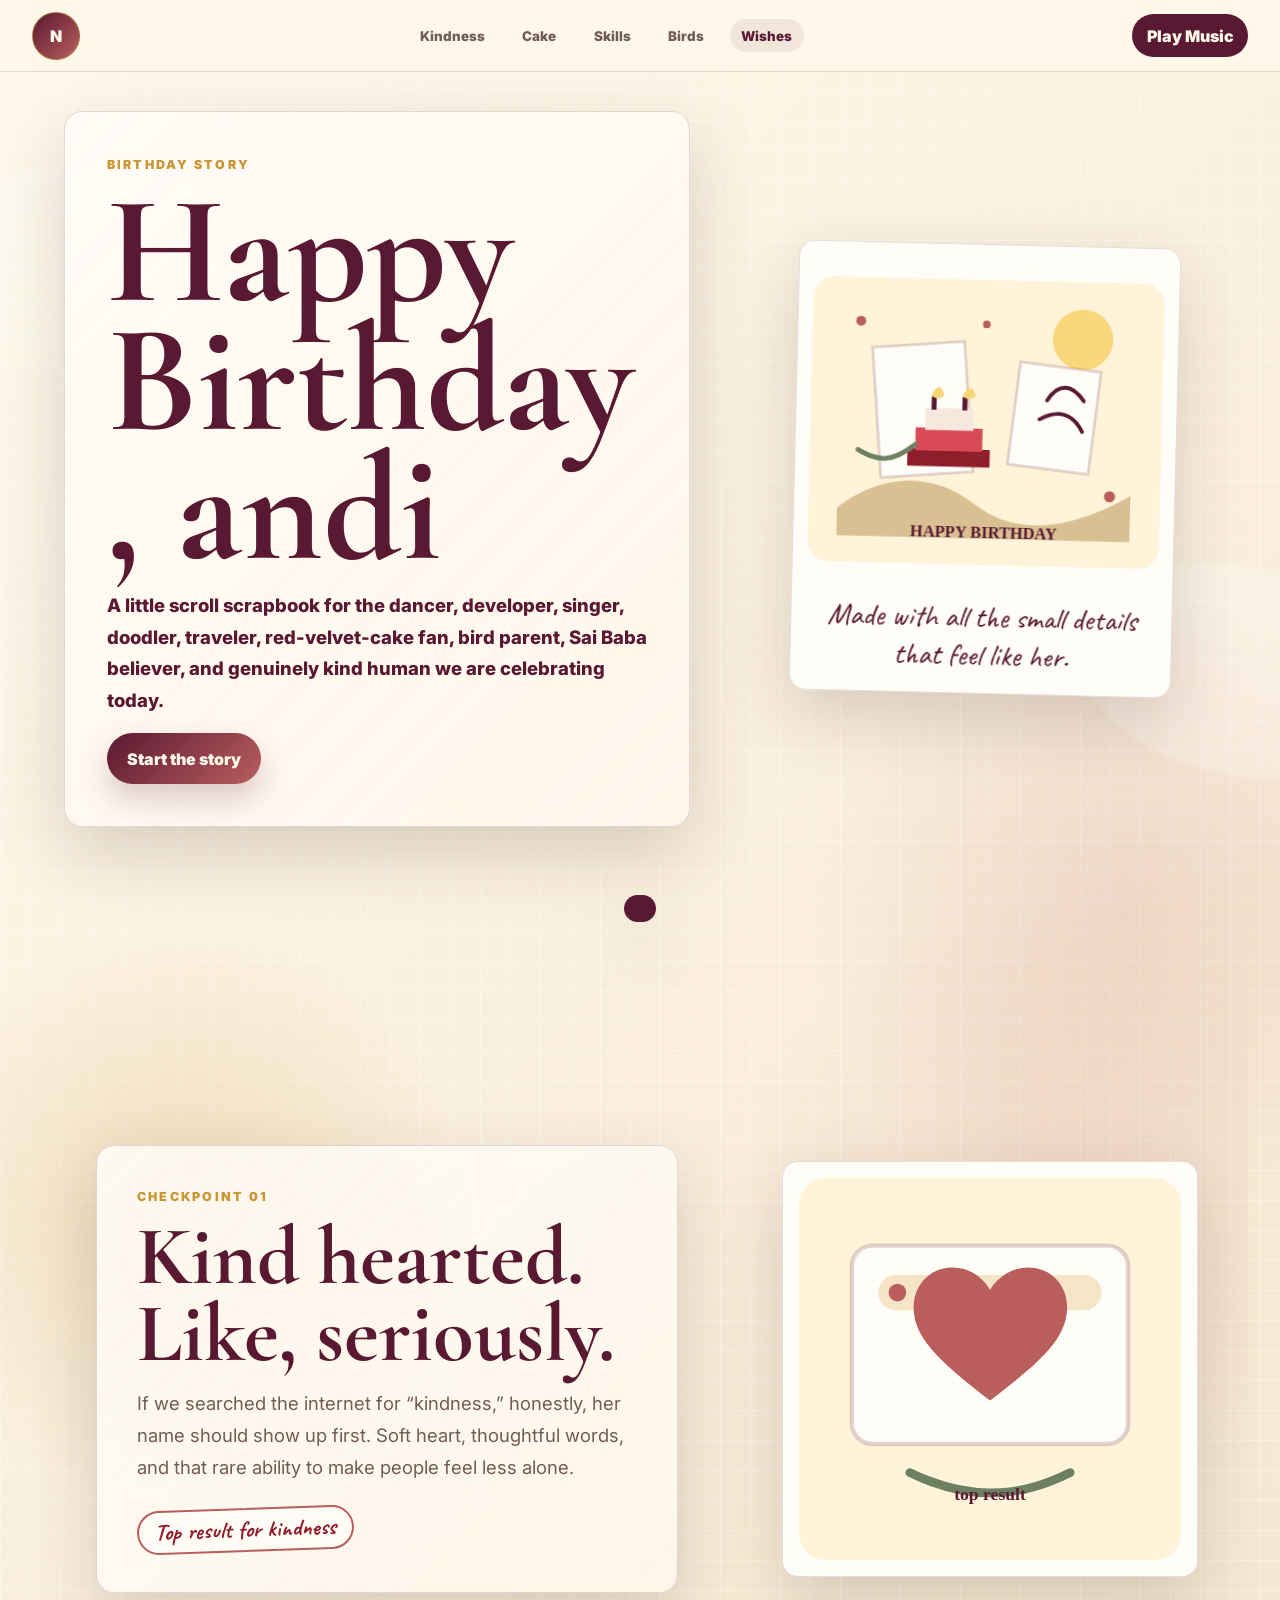
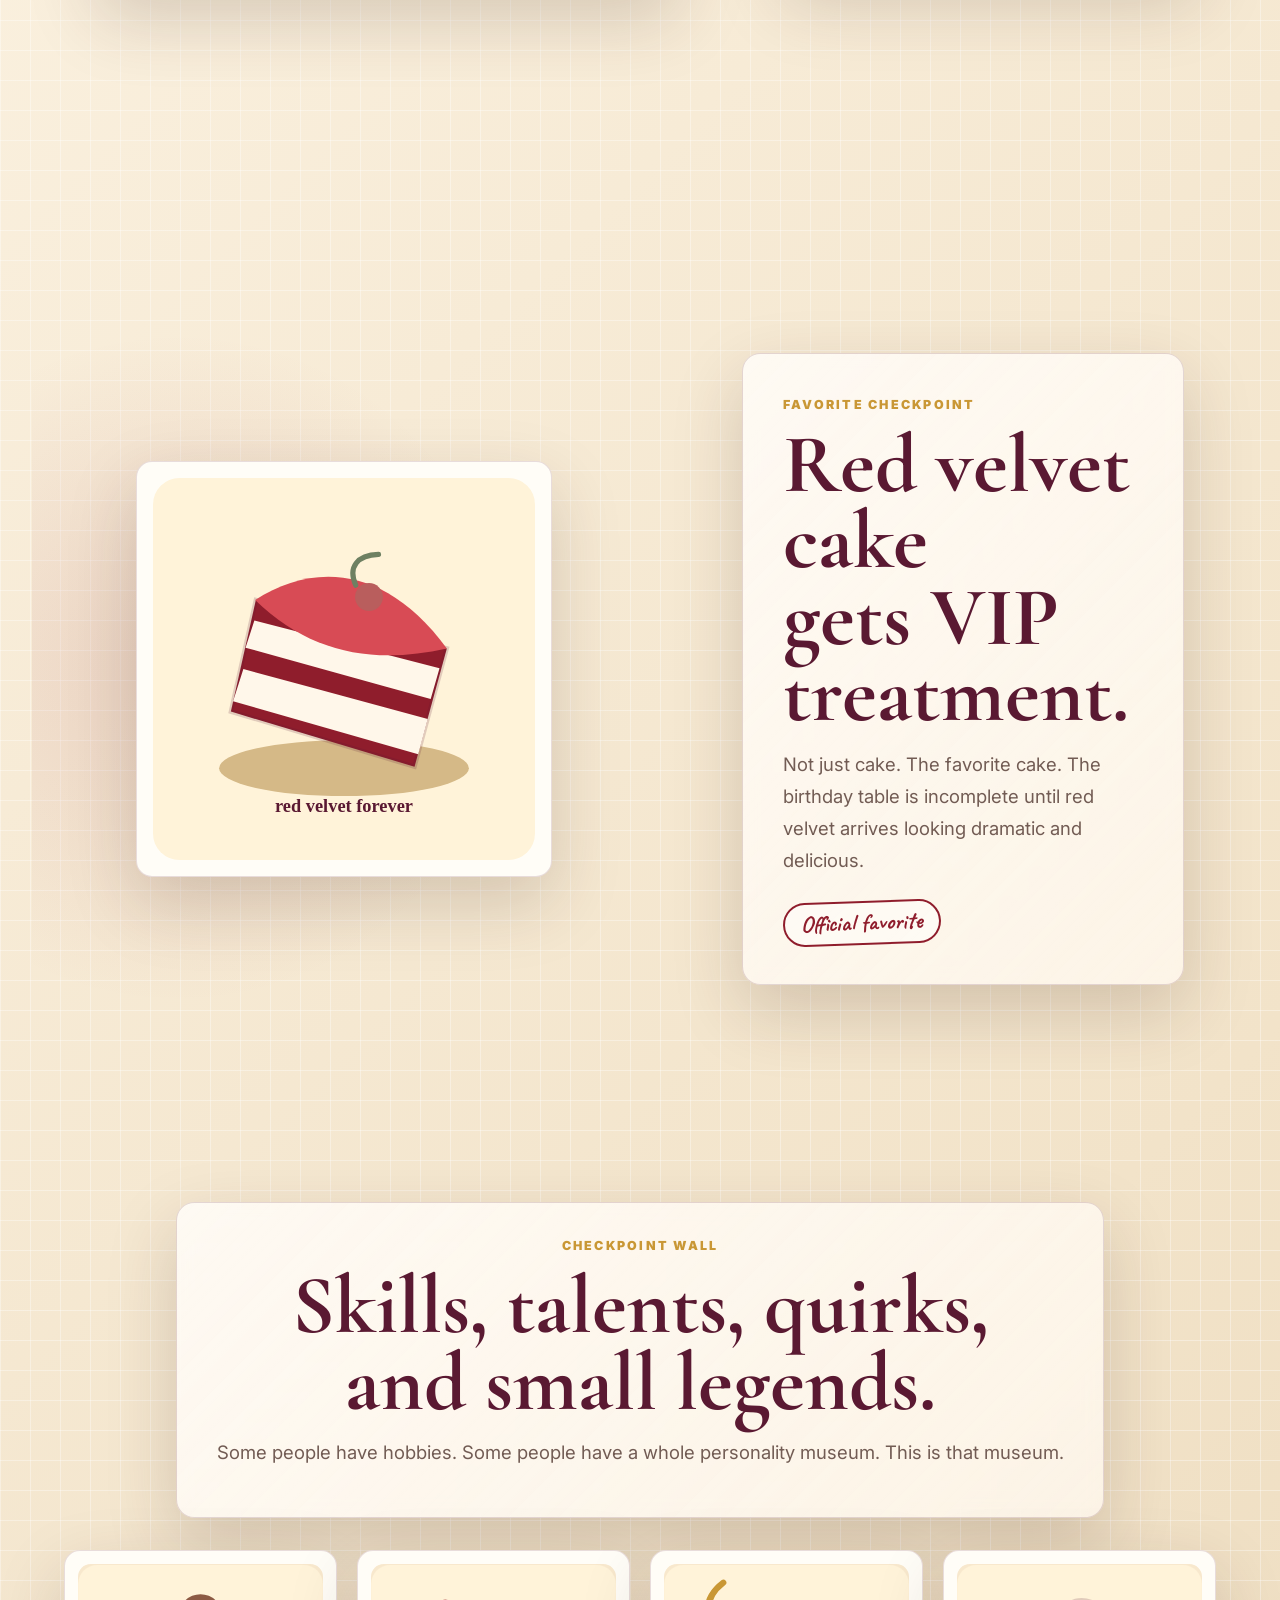
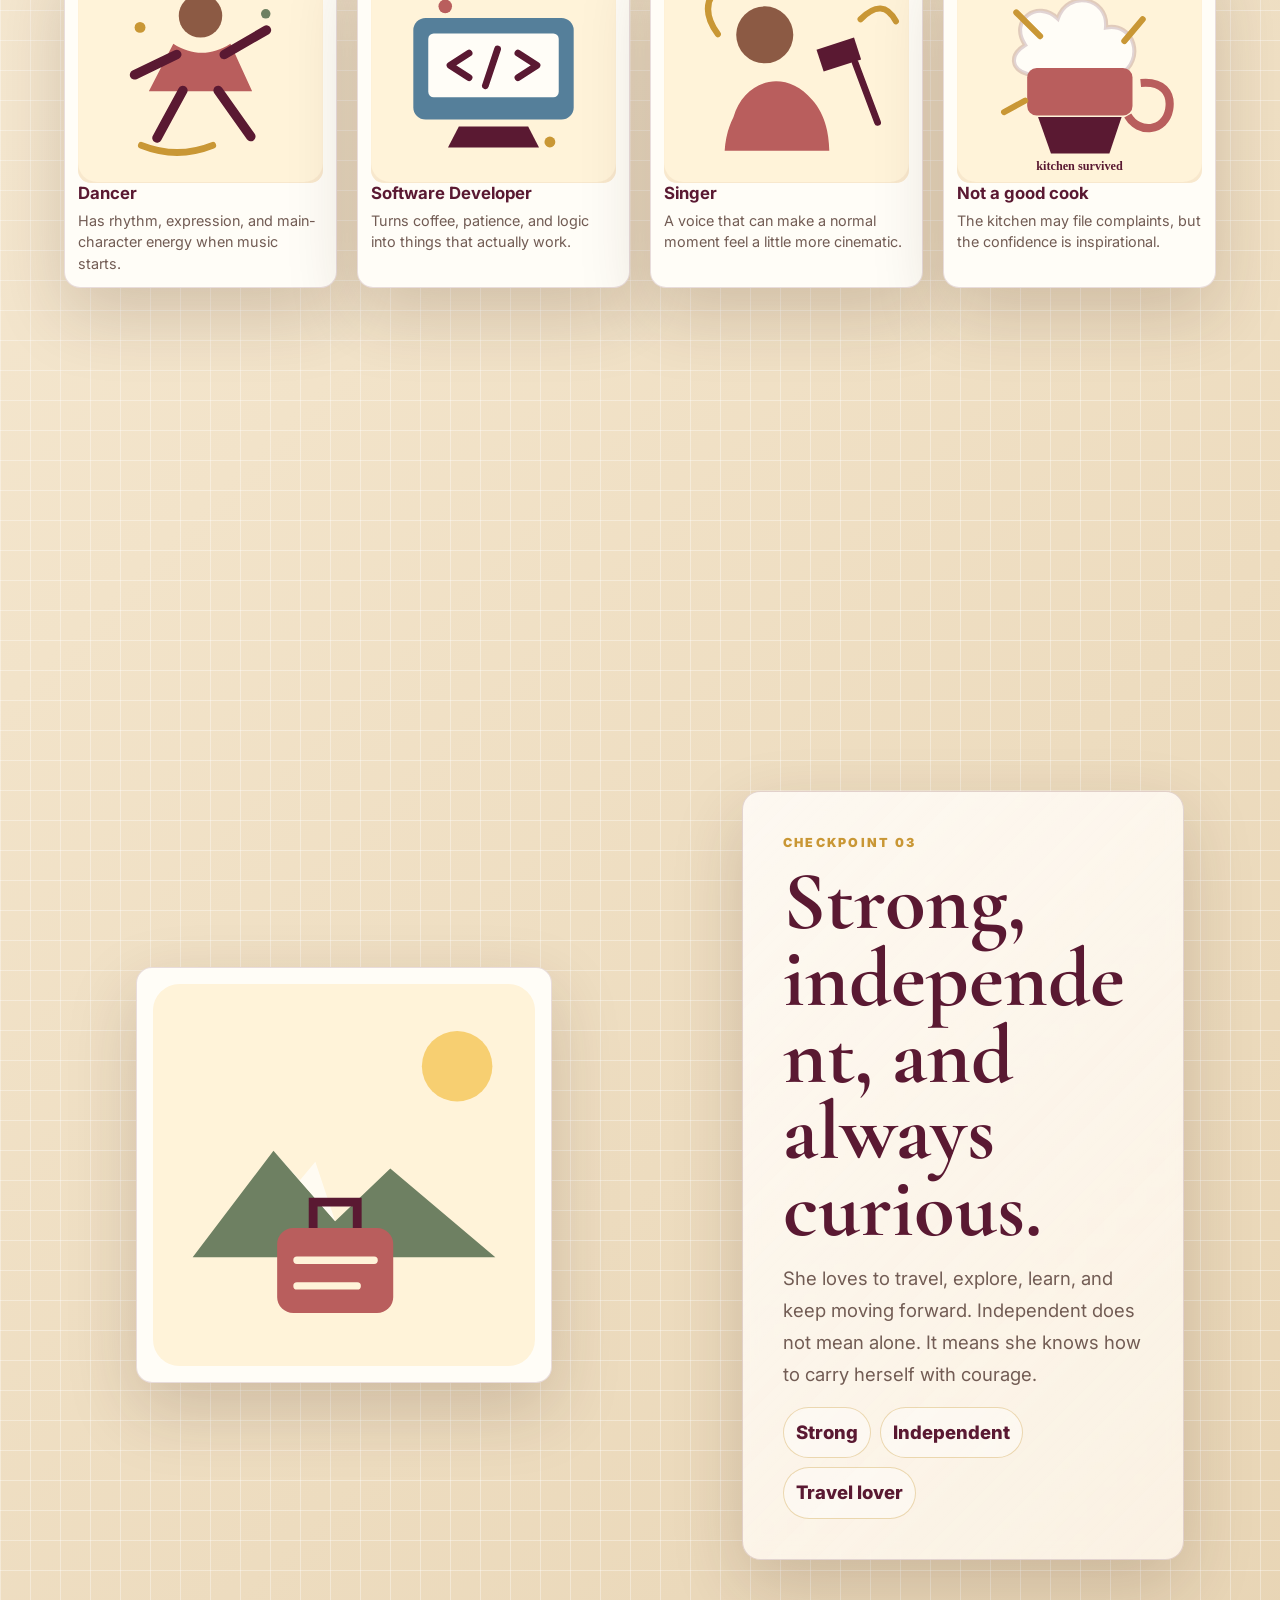
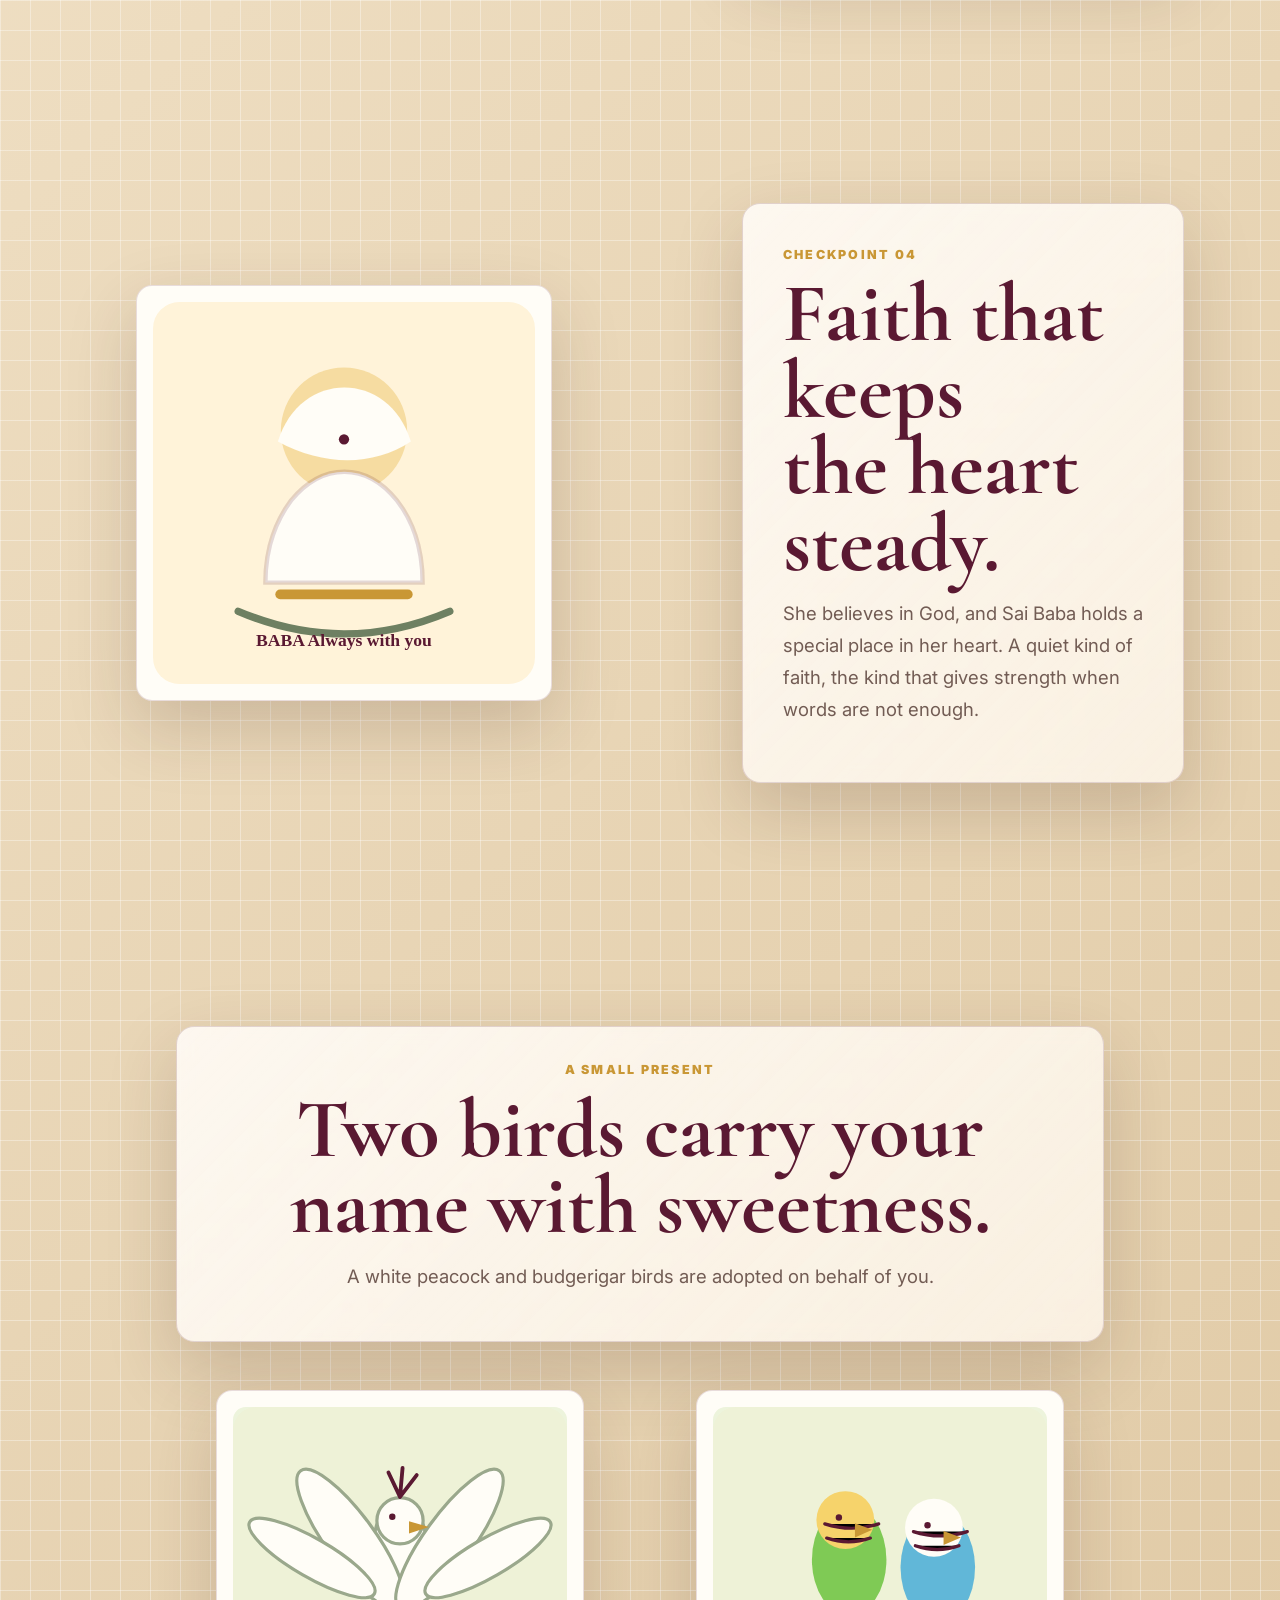
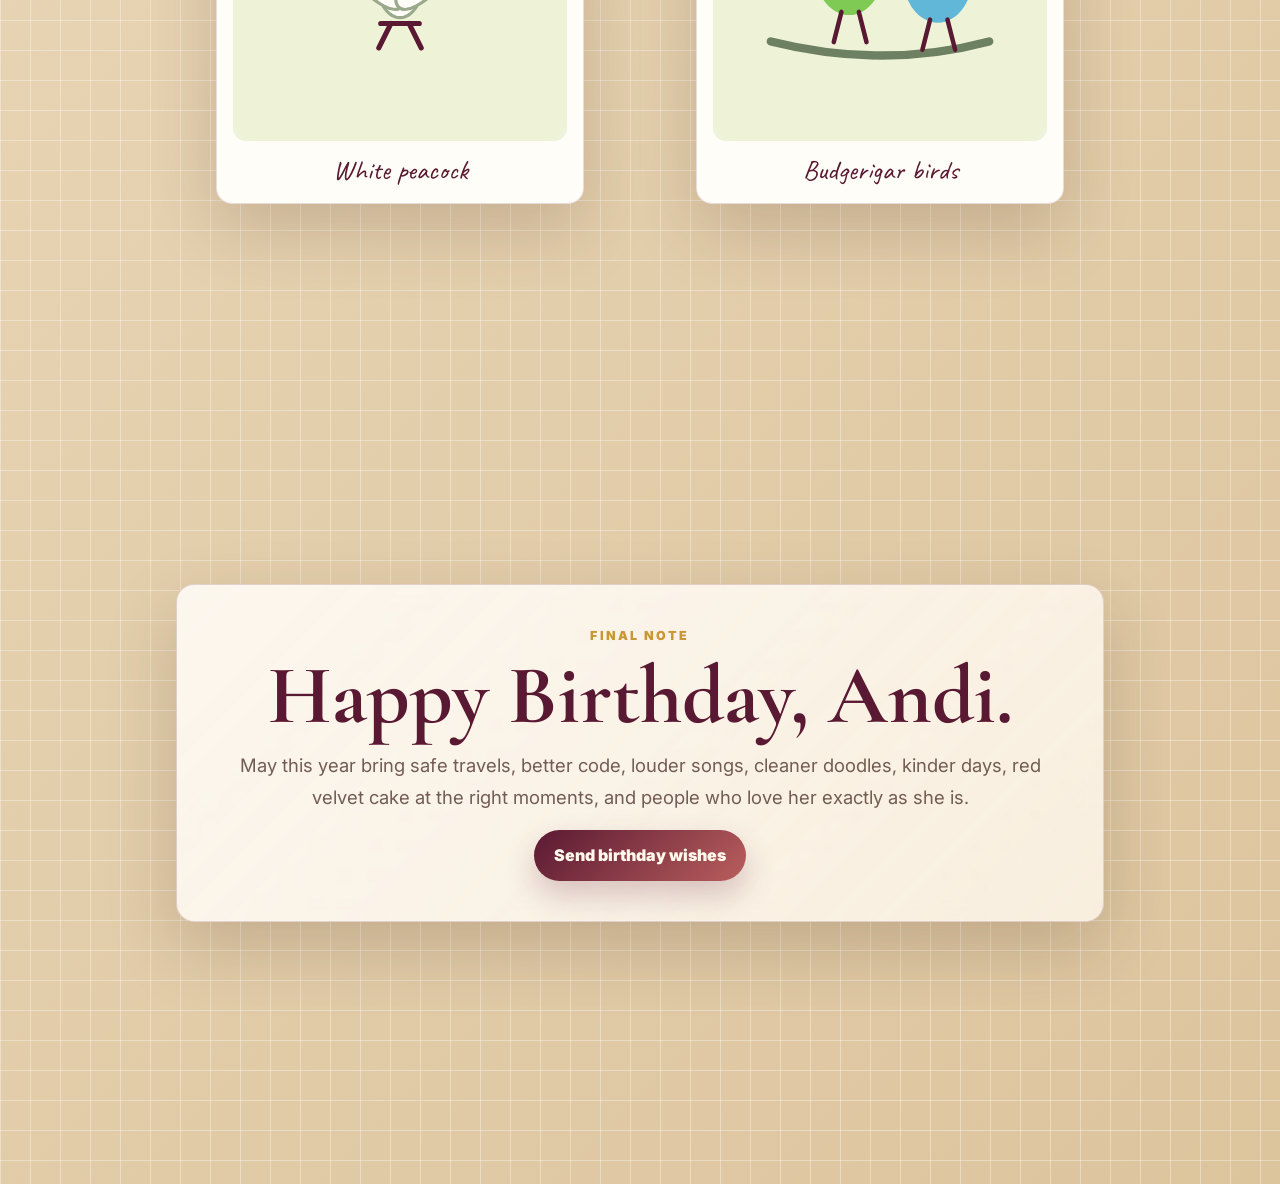
==== birthday-andi/index.html @ ad9d0ad3 "wishes -1" ====
<!DOCTYPE html>
<html lang="en">
<head>
  <meta charset="UTF-8">
  <meta name="viewport" content="width=device-width, initial-scale=1.0">
  <meta name="description" content="Happy Birthday Andi - a nostalgic birthday scrapbook.">
  <title>Happy Birthday Andi</title>
  <link rel="preconnect" href="https://fonts.googleapis.com">
  <link rel="preconnect" href="https://fonts.gstatic.com" crossorigin>
  <link href="https://fonts.googleapis.com/css2?family=Caveat:wght@600;700&family=Cormorant+Garamond:wght@600;700&family=Inter:wght@400;500;700;800&display=swap" rel="stylesheet">
  <link rel="stylesheet" href="css/styles.css">
  <link rel="stylesheet" href="css/animations.css">
  <link rel="stylesheet" href="css/responsive.css">
</head>
<body>
  <a class="skip-link" href="#main">Skip to birthday story</a>

  <header class="topbar" aria-label="Birthday controls">
    <a class="brand-mark" href="#hero" aria-label="Back to top">N</a>
    <nav class="stop-nav" aria-label="Birthday checkpoints">
      <a href="#kindness">Kindness</a>
      <a href="#cake">Cake</a>
      <a href="#skills">Skills</a>
      <a href="#birds">Birds</a>
      <a href="#blessing">Wishes</a>
    </nav>
    <button id="audio-toggle" class="audio-button" type="button" aria-pressed="false">
      <span id="audio-label">Play Music</span>
    </button>
  </header>

  <main id="main">
    <section id="hero" class="scrap-stop hero-stop">
      <div class="paper-cloud one" aria-hidden="true"></div>
      <div class="paper-cloud two" aria-hidden="true"></div>
      <div class="hero-grid reveal">
        <div class="hero-copy">
          <p class="eyebrow">Birthday story</p>
          <h1>Happy Birthday, andi</h1>
          <!-- <p class="note-line">Here, “Andi” is used with Telugu warmth and respect, not as a name. This page is for the person behind that sweet way of calling.</p> -->
          <p class="note-line">A little scroll scrapbook for the dancer, developer, singer, doodler, traveler, red-velvet-cake fan, bird parent, Sai Baba believer, and genuinely kind human we are celebrating today.</p>
          <a class="primary-action" href="#kindness">Start the story</a>
        </div>
        <figure class="hero-art polaroid">
          <img src="assets/images/cartoon-birthday-scrapbook.svg" alt="Cartoon birthday scrapbook with cake, stars, and flowers">
          <figcaption>Made with all the small details that feel like her.</figcaption>
        </figure>
      </div>
    </section>

    <section id="kindness" class="scrap-stop highlight-stop kindness-stop">
      <article class="checkpoint-card big-card reveal">
        <p class="eyebrow">Checkpoint 01</p>
        <h2>Kind hearted. Like, seriously.</h2>
        <p>If we searched the internet for “kindness,” honestly, her name should show up first. Soft heart, thoughtful words, and that rare ability to make people feel less alone.</p>
        <p class="stamp">Top result for kindness</p>
      </article>
      <figure class="sticker-art reveal">
        <img src="assets/images/cartoon-kindness.svg" alt="Cartoon heart with flowers and search result for kindness">
      </figure>
    </section>

    <section id="cake" class="scrap-stop highlight-stop cake-stop">
      <figure class="sticker-art reveal">
        <img src="assets/images/cartoon-red-velvet.svg" alt="Cartoon red velvet cake slice with cream layers">
      </figure>
      <article class="checkpoint-card big-card reveal">
        <p class="eyebrow">Favorite checkpoint</p>
        <h2>Red velvet cake gets VIP treatment.</h2>
        <p>Not just cake. The favorite cake. The birthday table is incomplete until red velvet arrives looking dramatic and delicious.</p>
        <p class="stamp cake-stamp">Official favorite</p>
      </article>
    </section>

    <section id="skills" class="scrap-stop gallery-stop">
      <div class="section-intro reveal">
        <p class="eyebrow">Checkpoint wall</p>
        <h2>Skills, talents, quirks, and small legends.</h2>
        <p>Some people have hobbies. Some people have a whole personality museum. This is that museum.</p>
      </div>
      <div class="talent-grid">
        <article class="talent-card reveal">
          <img src="assets/images/cartoon-dancer.svg" alt="Cartoon dancer">
          <h3>Dancer</h3>
          <p>Has rhythm, expression, and main-character energy when music starts.</p>
        </article>
        <article class="talent-card reveal">
          <img src="assets/images/cartoon-developer.svg" alt="Cartoon software developer">
          <h3>Software Developer</h3>
          <p>Turns coffee, patience, and logic into things that actually work.</p>
        </article>
        <article class="talent-card reveal">
          <img src="assets/images/cartoon-singer.svg" alt="Cartoon singer with microphone">
          <h3>Singer</h3>
          <p>A voice that can make a normal moment feel a little more cinematic.</p>
        </article>
        <article class="talent-card reveal">
          <img src="assets/images/cartoon-cook.svg" alt="Cartoon messy cooking scene">
          <h3>Not a good cook</h3>
          <p>The kitchen may file complaints, but the confidence is inspirational.</p>
        </article>
        <article class="talent-card reveal">
          <img src="assets/images/cartoon-rides.svg" alt="Cartoon bike and car">
          <h3>Bike and car rider</h3>
          <p>Knows how to ride a bike and drive a car. Freedom: unlocked.</p>
        </article>
        <article class="talent-card reveal">
          <img src="assets/images/cartoon-doodles.svg" alt="Cartoon doodle drawings">
          <h3>Doodle drawings</h3>
          <p>Little lines, tiny ideas, and random sketches with actual charm.</p>
        </article>
        <article class="talent-card reveal">
          <img src="assets/images/cartoon-communicator.svg" alt="Cartoon communicator with glasses">
          <h3>Good communicator</h3>
          <p>Can explain, listen, and somehow make people feel understood.</p>
        </article>
        <article class="talent-card reveal">
          <img src="assets/images/cartoon-specs.svg" alt="Cartoon person with spectacles">
          <h3>Specs and a little sight</h3>
          <p>Proof that even vision issues can become part of the aesthetic.</p>
        </article>
      </div>
    </section>

    <section id="spirit" class="scrap-stop split-stop">
      <figure class="sticker-art reveal">
        <img src="assets/images/cartoon-travel.svg" alt="Cartoon suitcase, map, and mountains">
      </figure>
      <article class="checkpoint-card reveal">
        <p class="eyebrow">Checkpoint 03</p>
        <h2>Strong, independent, and always curious.</h2>
        <p>She loves to travel, explore, learn, and keep moving forward. Independent does not mean alone. It means she knows how to carry herself with courage.</p>
        <p class="tag-row"><span>Strong</span><span>Independent</span><span>Travel lover</span></p>
      </article>
    </section>

    <section id="faith" class="scrap-stop split-stop reverse">
      <figure class="sticker-art reveal">
        <img src="assets/images/cartoon-sai-baba.svg" alt="Cartoon peaceful shrine inspired by Sai Baba devotion">
      </figure>
      <article class="checkpoint-card reveal">
        <p class="eyebrow">Checkpoint 04</p>
        <h2>Faith that keeps the heart steady.</h2>
        <p>She believes in God, and Sai Baba holds a special place in her heart. A quiet kind of faith, the kind that gives strength when words are not enough.</p>
      </article>
    </section>

    <section id="birds" class="scrap-stop birds-stop">
      <div class="section-intro reveal">
        <p class="eyebrow">A small present</p>
        <h2>Two birds carry your name with sweetness.</h2>
        <p>A white peacock and budgerigar birds are adopted on behalf of you.</p>
      </div>
      <div class="bird-gallery">
        <figure class="bird-card reveal">
          <img src="assets/images/cartoon-white-peacock.svg" alt="Cartoon white peacock">
          <figcaption>White peacock</figcaption>
        </figure>
        <figure class="bird-card reveal">
          <img src="assets/images/cartoon-budgerigars.svg" alt="Cartoon budgerigar birds">
          <figcaption>Budgerigar birds</figcaption>
        </figure>
      </div>
    </section>

    <section id="blessing" class="scrap-stop finale-stop">
      <article class="final-card reveal">
        <p class="eyebrow">Final note</p>
        <h2>Happy Birthday, Andi.</h2>
        <p>May this year bring safe travels, better code, louder songs, cleaner doodles, kinder days, red velvet cake at the right moments, and people who love her exactly as she is.</p>
        <button id="celebrate-button" class="primary-action" type="button">Send birthday wishes</button>
      </article>
    </section>
  </main>

  <div id="toast" class="toast" role="status" aria-live="polite"></div>

  <script src="js/main.js"></script>
</body>
</html>
---- birthday-andi/css/styles.css ----
:root {
  --paper: #fff8eb;
  --paper-deep: #ead7b7;
  --ink: #2d1b1e;
  --muted: #725c54;
  --wine: #5a1932;
  --rose: #b95e5d;
  --red: #8f1d2c;
  --gold: #c99735;
  --sage: #6e8062;
  --blue: #557f9a;
  --line: rgba(90, 25, 50, 0.16);
  --shadow: 0 26px 70px rgba(63, 34, 24, 0.18);
}

* { box-sizing: border-box; }

html {
  min-height: 100%;
  scroll-behavior: smooth;
  scroll-snap-type: y proximity;
  scroll-padding-top: 4.4rem;
  background: var(--paper);
}

body {
  margin: 0;
  min-height: 100vh;
  overflow-x: hidden;
  color: var(--ink);
  font-family: Inter, system-ui, sans-serif;
  background:
    radial-gradient(circle at 14% 16%, rgba(201, 151, 53, 0.23), transparent 18rem),
    radial-gradient(circle at 88% 12%, rgba(185, 94, 93, 0.16), transparent 20rem),
    linear-gradient(rgba(255,255,255,0.35) 1px, transparent 1px),
    linear-gradient(90deg, rgba(255,255,255,0.35) 1px, transparent 1px),
    linear-gradient(135deg, var(--paper) 0%, #f2e3c9 44%, #dcc49d 100%);
  background-size: auto, auto, 30px 30px, 30px 30px, auto;
}

body::after {
  content: "";
  position: fixed;
  inset: 0;
  z-index: -1;
  pointer-events: none;
  opacity: 0.2;
  background-image:
    radial-gradient(circle, rgba(90, 25, 50, 0.11) 1px, transparent 1px),
    radial-gradient(circle, rgba(201, 151, 53, 0.13) 1px, transparent 1px);
  background-size: 24px 24px, 38px 38px;
}

button, a { font: inherit; }
a { color: inherit; text-decoration: none; }
button { cursor: pointer; }
img { display: block; max-width: 100%; }

.skip-link {
  position: fixed;
  z-index: 50;
  top: 0.75rem;
  left: 0.75rem;
  transform: translateY(-150%);
  padding: 0.7rem 1rem;
  border-radius: 999px;
  color: var(--paper);
  background: var(--wine);
  font-weight: 800;
}

.skip-link:focus { transform: translateY(0); }

.topbar {
  position: fixed;
  z-index: 20;
  top: 0;
  left: 0;
  right: 0;
  display: grid;
  grid-template-columns: auto 1fr auto;
  align-items: center;
  gap: 0.75rem;
  padding: calc(0.72rem + env(safe-area-inset-top, 0px)) clamp(0.8rem, 3vw, 2rem) 0.72rem;
  border-bottom: 1px solid var(--line);
  background: rgba(255, 248, 235, 0.82);
  backdrop-filter: blur(14px);
}

.brand-mark {
  display: grid;
  place-items: center;
  width: 3rem;
  height: 3rem;
  border: 1px solid rgba(201, 151, 53, 0.55);
  border-radius: 50%;
  color: var(--paper);
  background: linear-gradient(135deg, var(--wine), var(--rose));
  font: 900 1rem Inter, sans-serif;
}

.stop-nav {
  display: flex;
  justify-content: center;
  gap: clamp(0.25rem, 1.5vw, 0.9rem);
  min-width: 0;
  overflow-x: auto;
  scrollbar-width: none;
}

.stop-nav::-webkit-scrollbar {
  display: none;
}

.stop-nav a {
  flex: 0 0 auto;
  padding: 0.54rem 0.72rem;
  border-radius: 999px;
  color: var(--muted);
  font-size: 0.84rem;
  font-weight: 850;
}

.stop-nav a:hover,
.stop-nav a:focus-visible,
.stop-nav a.is-active {
  color: var(--wine);
  background: rgba(90, 25, 50, 0.08);
}

.audio-button,
.primary-action {
  border: 0;
  border-radius: 999px;
  font-weight: 900;
}

.audio-button {
  min-height: 2.7rem;
  padding: 0 0.9rem;
  color: var(--paper);
  background: var(--wine);
}

.primary-action {
  display: inline-flex;
  align-items: center;
  justify-content: center;
  min-height: 3.2rem;
  padding: 0 1.25rem;
  color: var(--paper);
  background: linear-gradient(135deg, var(--wine), var(--rose));
  box-shadow: 0 14px 30px rgba(90, 25, 50, 0.22);
}

.scrap-stop {
  position: relative;
  min-height: 100svh;
  display: grid;
  align-items: center;
  padding: clamp(5.5rem, 8vw, 7rem) clamp(1rem, 5vw, 5.5rem) clamp(2.2rem, 5vw, 4rem);
  scroll-snap-align: start;
  scroll-snap-stop: always;
  overflow: visible;
}

.hero-stop,
.gallery-stop,
.birds-stop,
.finale-stop {
  place-items: center;
}

.hero-grid {
  position: relative;
  z-index: 2;
  display: grid;
  grid-template-columns: minmax(0, 1.15fr) minmax(17rem, 0.85fr);
  align-items: center;
  gap: clamp(1.5rem, 5vw, 5rem);
  width: min(100%, 74rem);
  margin-inline: auto;
}

.hero-copy,
.checkpoint-card,
.final-card,
.section-intro {
  border: 1px solid var(--line);
  border-radius: 1.15rem;
  background:
    linear-gradient(135deg, rgba(255,255,255,0.5), rgba(255,255,255,0.12)),
    rgba(255, 248, 235, 0.76);
  box-shadow: var(--shadow);
  backdrop-filter: blur(8px);
  -webkit-backdrop-filter: blur(8px);
}

.hero-copy {
  padding: clamp(1.1rem, 4vw, 2.6rem);
}

.polaroid,
.sticker-art,
.bird-card,
.talent-card {
  position: relative;
  border: 1px solid rgba(90, 25, 50, 0.14);
  border-radius: 1rem;
  background: #fffdf7;
  box-shadow: var(--shadow);
}

.polaroid {
  padding: 0.9rem 0.9rem 1.2rem;
  transform: rotate(1.4deg);
}

.polaroid img {
  width: 100%;
  aspect-ratio: 1.08;
  object-fit: contain;
  border-radius: 0.7rem;
}

.polaroid figcaption {
  margin-top: 0.8rem;
  color: var(--wine);
  font-family: Caveat, cursive;
  font-size: clamp(1.35rem, 2.4vw, 1.9rem);
  text-align: center;
}

.eyebrow {
  margin: 0 0 0.7rem;
  color: var(--gold);
  font-size: 0.78rem;
  font-weight: 900;
  letter-spacing: 0.18em;
  text-transform: uppercase;
}

h1,
h2 {
  margin: 0 0 1rem;
  color: var(--wine);
  font-family: "Cormorant Garamond", Georgia, serif;
  text-wrap: balance;
  overflow-wrap: anywhere;
}

h1 {
  font-size: clamp(3.7rem, 12vw, 10rem);
  line-height: 0.84;
}

h2 {
  font-size: clamp(2.25rem, 6.5vw, 5.9rem);
  line-height: 0.92;
}

h3 {
  margin: 0 0 0.45rem;
  color: var(--wine);
  font-size: 1.05rem;
}

p {
  margin: 0 0 1rem;
  color: var(--muted);
  font-size: clamp(1rem, 1.55vw, 1.16rem);
  line-height: 1.72;
}

.note-line {
  color: var(--wine);
  font-weight: 800;
}

.highlight-stop,
.split-stop {
  grid-template-columns: minmax(0, 1fr) minmax(17rem, 0.76fr);
  gap: clamp(1.4rem, 5vw, 5rem);
  width: min(100%, 76rem);
  margin-inline: auto;
}

.split-stop.reverse .sticker-art,
.cake-stop .sticker-art {
  order: -1;
}

.big-card,
.checkpoint-card,
.final-card {
  position: relative;
  z-index: 2;
  padding: clamp(1.15rem, 4vw, 2.5rem);
}

.checkpoint-card {
  max-width: 44rem;
}

.big-card {
  max-width: 52rem;
}

.sticker-art {
  z-index: 2;
  width: min(100%, 26rem);
  padding: 1rem;
  transform: rotate(-1.2deg);
}

.sticker-art img {
  width: 100%;
  aspect-ratio: 1;
  object-fit: contain;
}

.stamp {
  display: inline-flex;
  align-items: center;
  min-height: 2.6rem;
  margin: 0.5rem 0 0;
  padding: 0 1rem;
  border: 2px solid var(--rose);
  border-radius: 999px;
  color: var(--red);
  background: rgba(255, 255, 255, 0.42);
  font-family: Caveat, cursive;
  font-size: 1.45rem;
  font-weight: 700;
  transform: rotate(-2deg);
}

.cake-stamp {
  border-color: var(--red);
  color: var(--red);
}

.kindness-stop {
  background: radial-gradient(circle at 84% 35%, rgba(185, 94, 93, 0.12), transparent 20rem);
}

.cake-stop {
  background: radial-gradient(circle at 12% 52%, rgba(143, 29, 44, 0.12), transparent 21rem);
}

.section-intro {
  width: min(100%, 58rem);
  margin: 0 auto clamp(1.25rem, 3vw, 2rem);
  padding: clamp(1rem, 3vw, 2rem);
  text-align: center;
}

.talent-grid {
  display: grid;
  grid-template-columns: repeat(4, minmax(10rem, 1fr));
  gap: clamp(0.75rem, 2vw, 1.25rem);
  width: min(100%, 76rem);
}

.talent-card {
  padding: 0.8rem;
  cursor: pointer;
}

.talent-card img {
  width: 100%;
  aspect-ratio: 1.12;
  object-fit: contain;
  border-radius: 0.8rem;
  background: #f8e8cd;
}

.talent-card p {
  margin: 0;
  font-size: 0.9rem;
  line-height: 1.48;
}

.tag-row {
  display: flex;
  flex-wrap: wrap;
  gap: 0.55rem;
  margin: 1rem 0 0;
}

.tag-row span {
  padding: 0.55rem 0.75rem;
  border: 1px solid rgba(201, 151, 53, 0.35);
  border-radius: 999px;
  color: var(--wine);
  background: rgba(255, 255, 255, 0.4);
  font-weight: 800;
}

.bird-gallery {
  display: grid;
  grid-template-columns: repeat(2, minmax(15rem, 28rem));
  justify-content: center;
  gap: clamp(1rem, 4vw, 2rem);
  width: min(100%, 64rem);
}

.bird-card {
  padding: 1rem;
  transform: rotate(var(--tilt, -1deg));
}

.bird-card:nth-child(2) { --tilt: 1.2deg; }

.bird-card img {
  width: 100%;
  border-radius: 0.8rem;
  background: #edf4dc;
}

.bird-card figcaption {
  margin-top: 0.75rem;
  color: var(--wine);
  font-family: Caveat, cursive;
  font-size: 1.7rem;
  text-align: center;
}

.final-card {
  width: min(100%, 58rem);
  text-align: center;
}

.paper-cloud {
  position: absolute;
  width: 20rem;
  height: 13rem;
  border-radius: 47% 53% 43% 57%;
  background: rgba(255, 255, 255, 0.22);
  filter: blur(1px);
}

.paper-cloud.one { top: 18%; left: -6rem; transform: rotate(-14deg); }
.paper-cloud.two { right: -7rem; bottom: 14%; transform: rotate(10deg); }

.toast {
  position: fixed;
  z-index: 30;
  left: 50%;
  bottom: 1rem;
  max-width: min(32rem, calc(100vw - 2rem));
  padding: 0.85rem 1rem;
  border-radius: 999px;
  color: var(--paper);
  background: var(--wine);
  box-shadow: var(--shadow);
  transform: translate(-50%, 140%);
  transition: transform 220ms ease;
  font-weight: 800;
  text-align: center;
}

.toast.is-visible {
  transform: translate(-50%, 0);
}

.petal {
  position: fixed;
  z-index: 28;
  width: 0.65rem;
  height: 0.95rem;
  border-radius: 70% 30% 70% 30%;
  pointer-events: none;
  background: linear-gradient(135deg, #f6dca1, #a65d58);
  box-shadow: 0 6px 14px rgba(75, 24, 48, 0.18);
  animation: petalFloat 900ms ease-out forwards;
}

.reveal {
  opacity: 0;
  transform: translateY(1rem);
}

.reveal.is-visible {
  opacity: 1;
  transform: translateY(0);
  transition: opacity 520ms ease, transform 520ms ease;
}
---- birthday-andi/css/animations.css ----
@media (prefers-reduced-motion: no-preference) {
  .nature-card img {
    transition: transform 700ms ease, filter 700ms ease;
  }

  .nature-card:hover img,
  .talent-card:hover img,
  .bird-card:hover img,
  .sticker-art:hover img,
  .polaroid:hover img {
    transform: scale(1.025);
    filter: sepia(0.1) saturate(0.92) contrast(1);
  }

  .talent-card,
  .bird-card,
  .checkpoint-card,
  .final-card {
    transition: transform 220ms ease, box-shadow 220ms ease;
  }

  .talent-card:hover,
  .bird-card:hover,
  .checkpoint-card:hover,
  .final-card:hover {
    transform: translateY(-4px) rotate(-0.2deg);
    box-shadow: 0 30px 76px rgba(63, 34, 24, 0.22);
  }

  @keyframes petalFloat {
    to {
      opacity: 0;
      transform: translate(var(--x), var(--y)) rotate(var(--r));
    }
  }
}
---- birthday-andi/css/responsive.css ----
@media (min-width: 1400px) {
  .scrap-stop {
    padding-inline: clamp(5rem, 8vw, 9rem);
  }

  .hero-grid,
  .highlight-stop,
  .split-stop,
  .talent-grid {
    max-width: 86rem;
  }

  .sticker-art {
    width: min(100%, 30rem);
  }
}

@media (max-width: 1180px) {
  .hero-grid,
  .highlight-stop,
  .split-stop {
    grid-template-columns: minmax(0, 1fr) minmax(15rem, 0.72fr);
  }

  .talent-grid {
    grid-template-columns: repeat(3, minmax(0, 1fr));
  }
}

@media (max-width: 1000px) {
  .talent-grid {
    grid-template-columns: repeat(2, minmax(0, 1fr));
  }

  .hero-grid,
  .highlight-stop,
  .split-stop {
    gap: 1.5rem;
  }
}

@media (max-width: 820px) {
  html {
    scroll-padding-top: 6rem;
    scroll-snap-type: y proximity;
  }

  .topbar {
    grid-template-columns: auto 1fr;
    row-gap: 0.55rem;
    padding-inline: 0.8rem;
  }

  .stop-nav {
    grid-column: 1 / -1;
    order: 3;
    justify-content: flex-start;
    overflow-x: auto;
    padding-bottom: 0.1rem;
  }

  .audio-button {
    justify-self: end;
    min-height: 2.55rem;
    padding: 0 0.85rem;
  }

  .scrap-stop {
    min-height: auto;
    padding: 7.6rem 1rem 2.4rem;
    scroll-snap-align: start;
  }

  .hero-grid,
  .highlight-stop,
  .split-stop,
  .bird-gallery {
    grid-template-columns: 1fr;
    gap: 1.1rem;
  }

  .cake-stop .sticker-art,
  .split-stop.reverse .sticker-art {
    order: 0;
  }

  h1 {
    font-size: clamp(3.25rem, 17vw, 5.8rem);
    line-height: 0.9;
  }

  h2 {
    font-size: clamp(2.1rem, 10.5vw, 3.8rem);
    line-height: 0.98;
  }

  p {
    font-size: 1rem;
    line-height: 1.6;
  }

  .hero-copy,
  .checkpoint-card,
  .big-card,
  .final-card,
  .section-intro {
    padding: clamp(1rem, 4vw, 1.35rem);
    border-radius: 0.95rem;
  }

  .polaroid,
  .sticker-art {
    width: min(100%, 18rem);
    justify-self: center;
  }

  .polaroid {
    padding: 0.65rem 0.65rem 0.9rem;
    transform: rotate(0.6deg);
  }

  .stamp {
    max-width: 100%;
    min-height: 2.35rem;
    font-size: 1.28rem;
    white-space: normal;
  }

  .bird-gallery {
    width: min(100%, 25rem);
  }

  .paper-cloud {
    width: 12rem;
    height: 8rem;
  }
}

@media (max-width: 520px) {
  html {
    scroll-padding-top: 6.3rem;
  }

  .talent-grid {
    grid-template-columns: 1fr;
    gap: 0.75rem;
  }

  .talent-card {
    display: grid;
    grid-template-columns: minmax(5.4rem, 6.4rem) minmax(0, 1fr);
    gap: 0.8rem;
    align-items: center;
    padding: 0.7rem;
  }

  .talent-card img {
    aspect-ratio: 1;
  }

  .talent-card h3 {
    margin-bottom: 0.25rem;
  }

  .talent-card p {
    font-size: 0.86rem;
  }
}

@media (max-width: 430px) {
  .scrap-stop {
    padding-inline: 0.75rem;
  }

  .brand-mark {
    width: 2.65rem;
    height: 2.65rem;
  }

  .stop-nav a {
    padding: 0.5rem 0.65rem;
    font-size: 0.8rem;
  }

  .audio-button {
    font-size: 0.82rem;
    min-width: 6.1rem;
  }

  .hero-copy,
  .checkpoint-card,
  .big-card,
  .final-card,
  .section-intro,
  .talent-card,
  .bird-card,
  .polaroid,
  .sticker-art {
    box-shadow: 0 16px 42px rgba(63, 34, 24, 0.15);
  }

  .polaroid,
  .sticker-art {
    width: min(100%, 16.5rem);
  }

  .bird-card {
    padding: 0.72rem;
  }

  .bird-card figcaption {
    font-size: 1.45rem;
  }
}

@media (max-width: 360px) {
  .topbar {
    gap: 0.45rem;
  }

  .stop-nav a {
    padding-inline: 0.55rem;
  }

  h1 {
    font-size: 3rem;
  }

  h2 {
    font-size: 2rem;
  }

  .talent-card {
    grid-template-columns: 5rem 1fr;
  }
}

@media (max-height: 680px) and (min-width: 821px) {
  .scrap-stop {
    min-height: auto;
    padding-top: 5.4rem;
    padding-bottom: 2rem;
  }

  h1 {
    font-size: clamp(3.6rem, 9vw, 7rem);
  }

  h2 {
    font-size: clamp(2.2rem, 5vw, 4.5rem);
  }

  .talent-grid {
    grid-template-columns: repeat(4, minmax(0, 1fr));
  }
}

@media (prefers-reduced-motion: reduce) {
  html {
    scroll-behavior: auto;
    scroll-snap-type: none;
  }

  *, *::before, *::after {
    animation-duration: 0.01ms !important;
    animation-iteration-count: 1 !important;
    transition-duration: 0.01ms !important;
  }
}
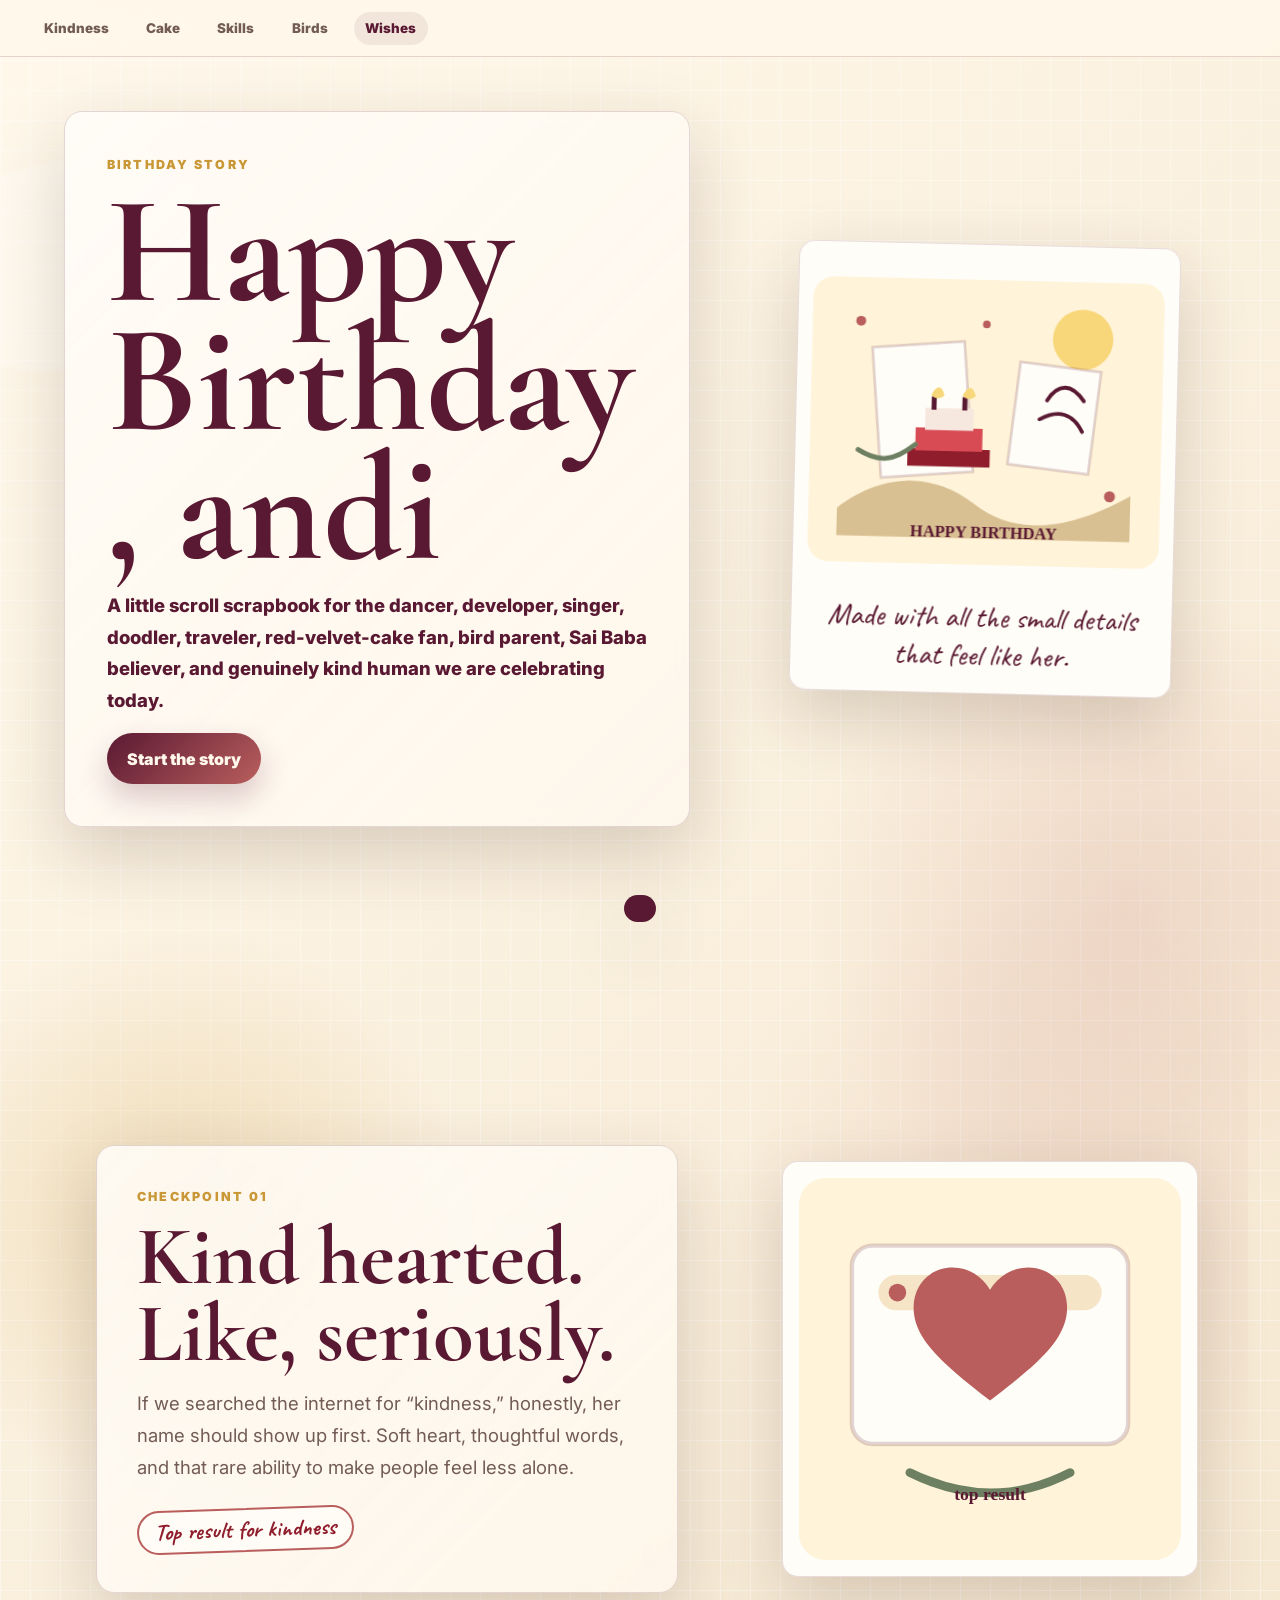
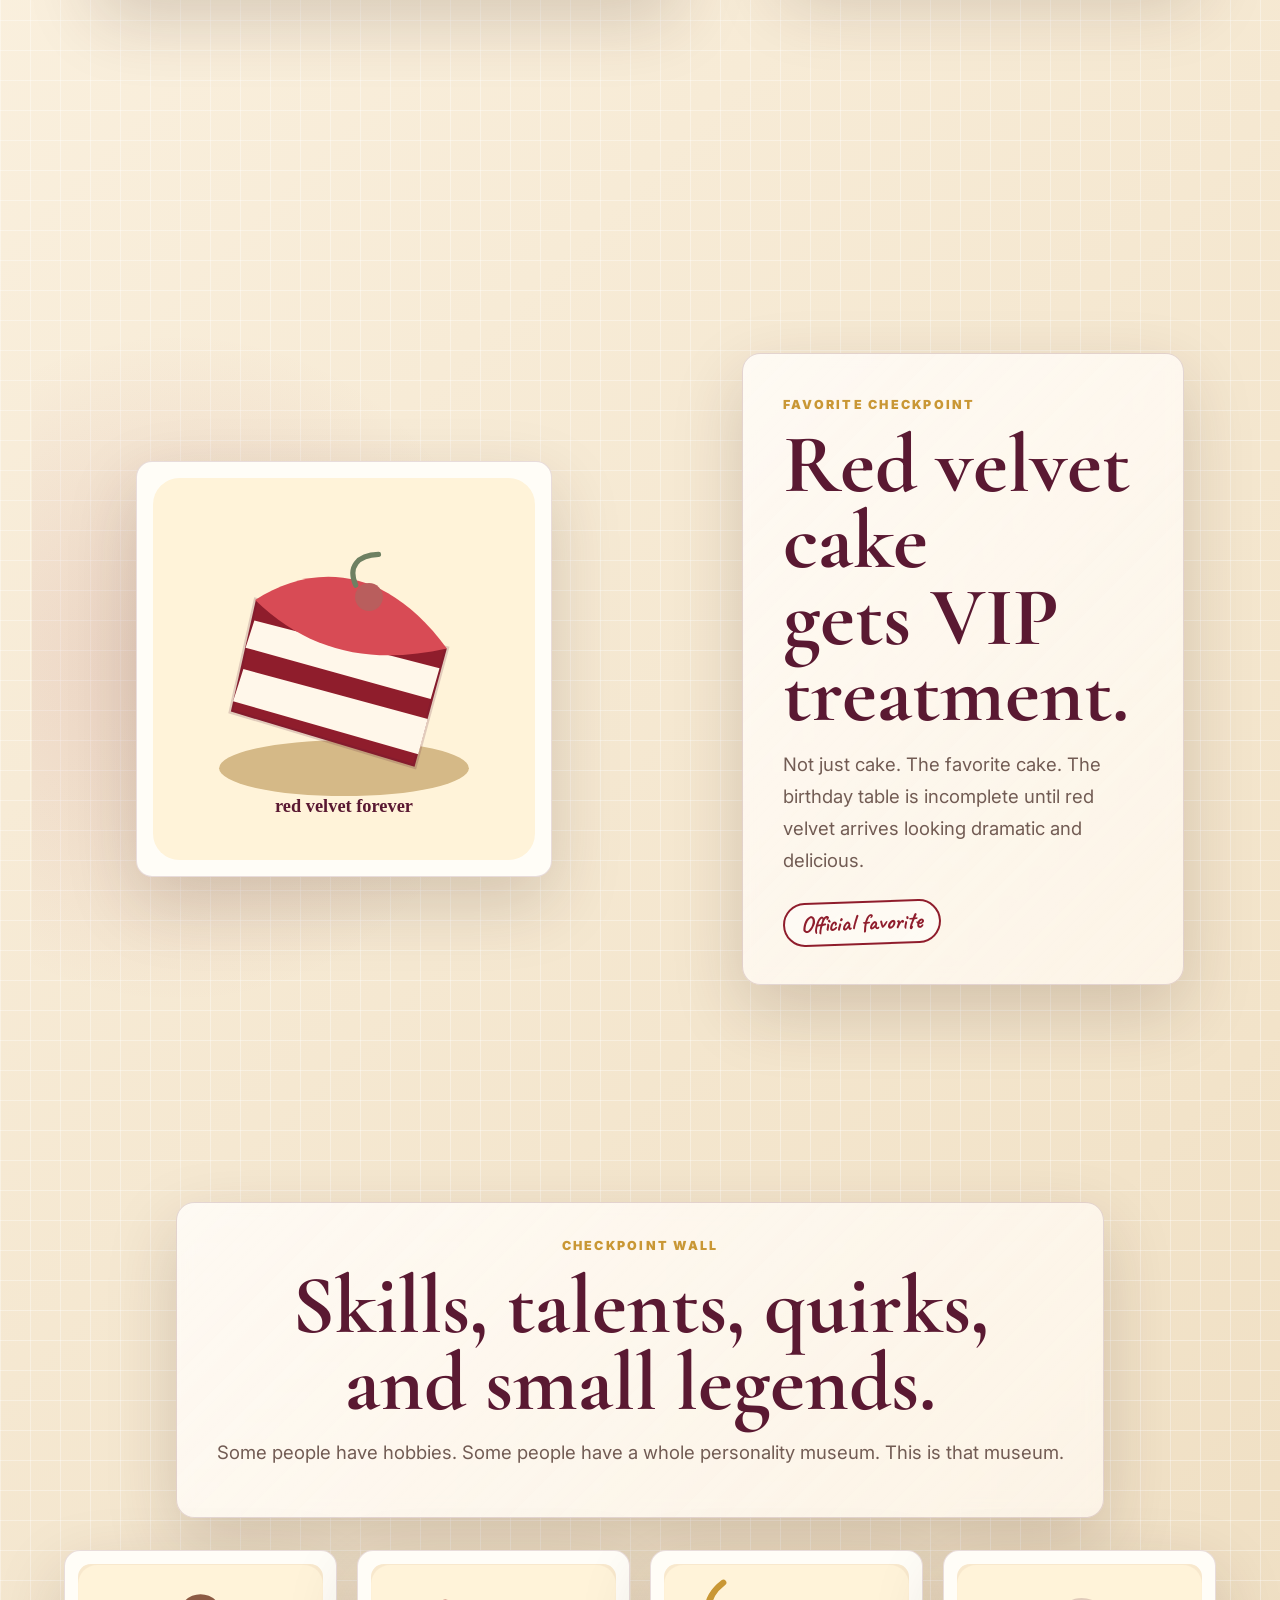
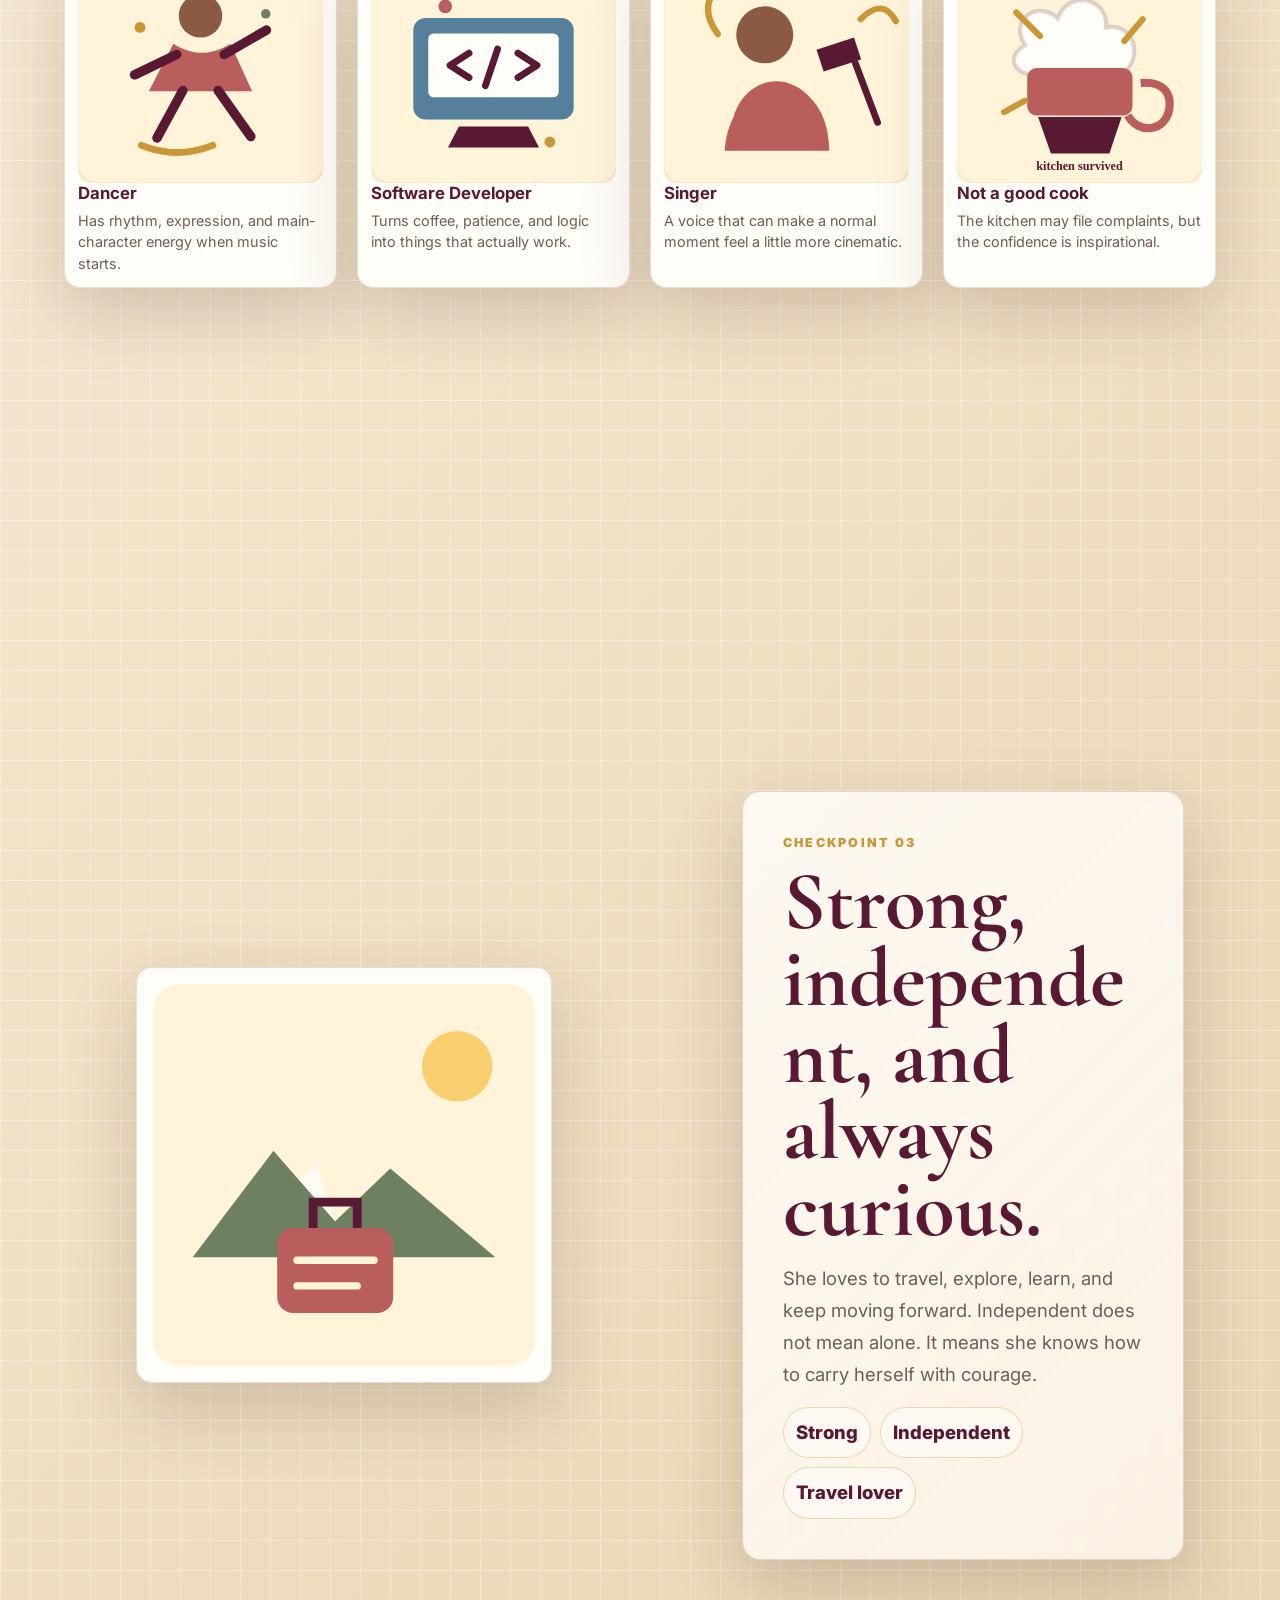
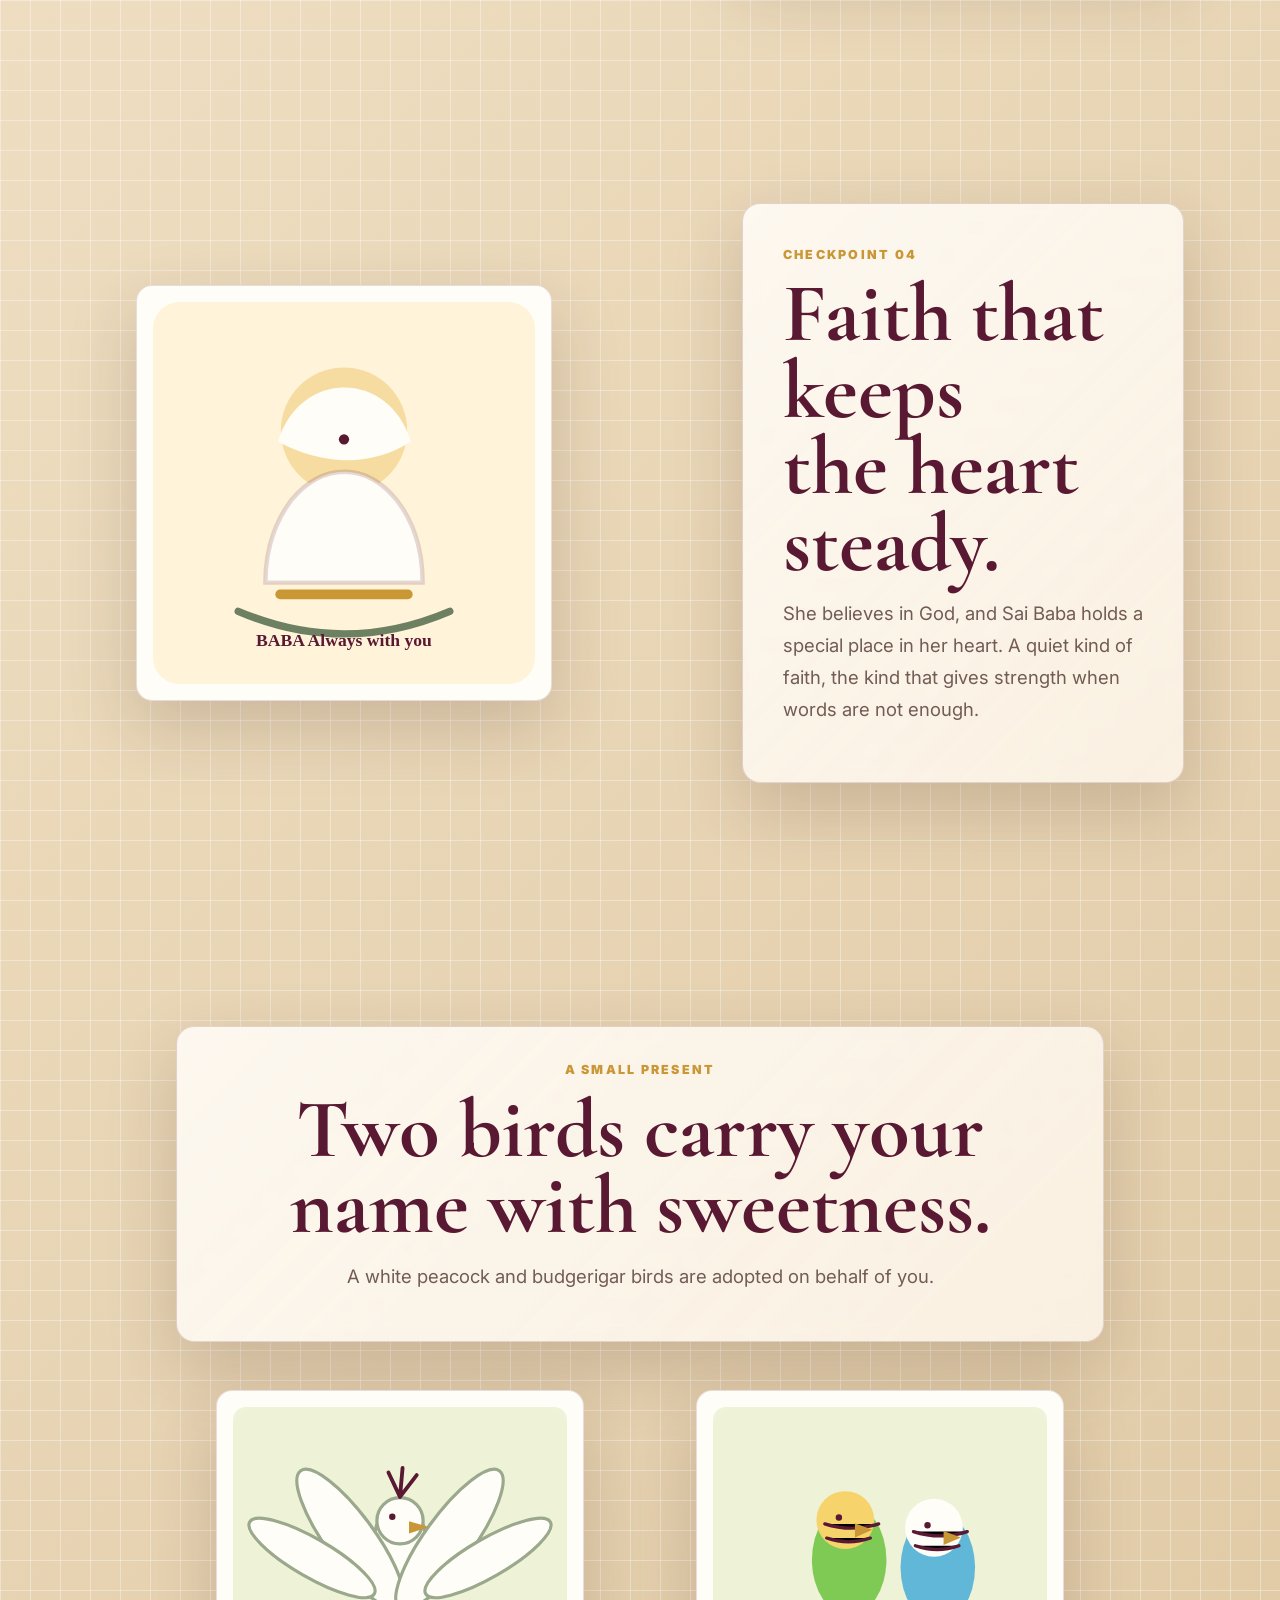
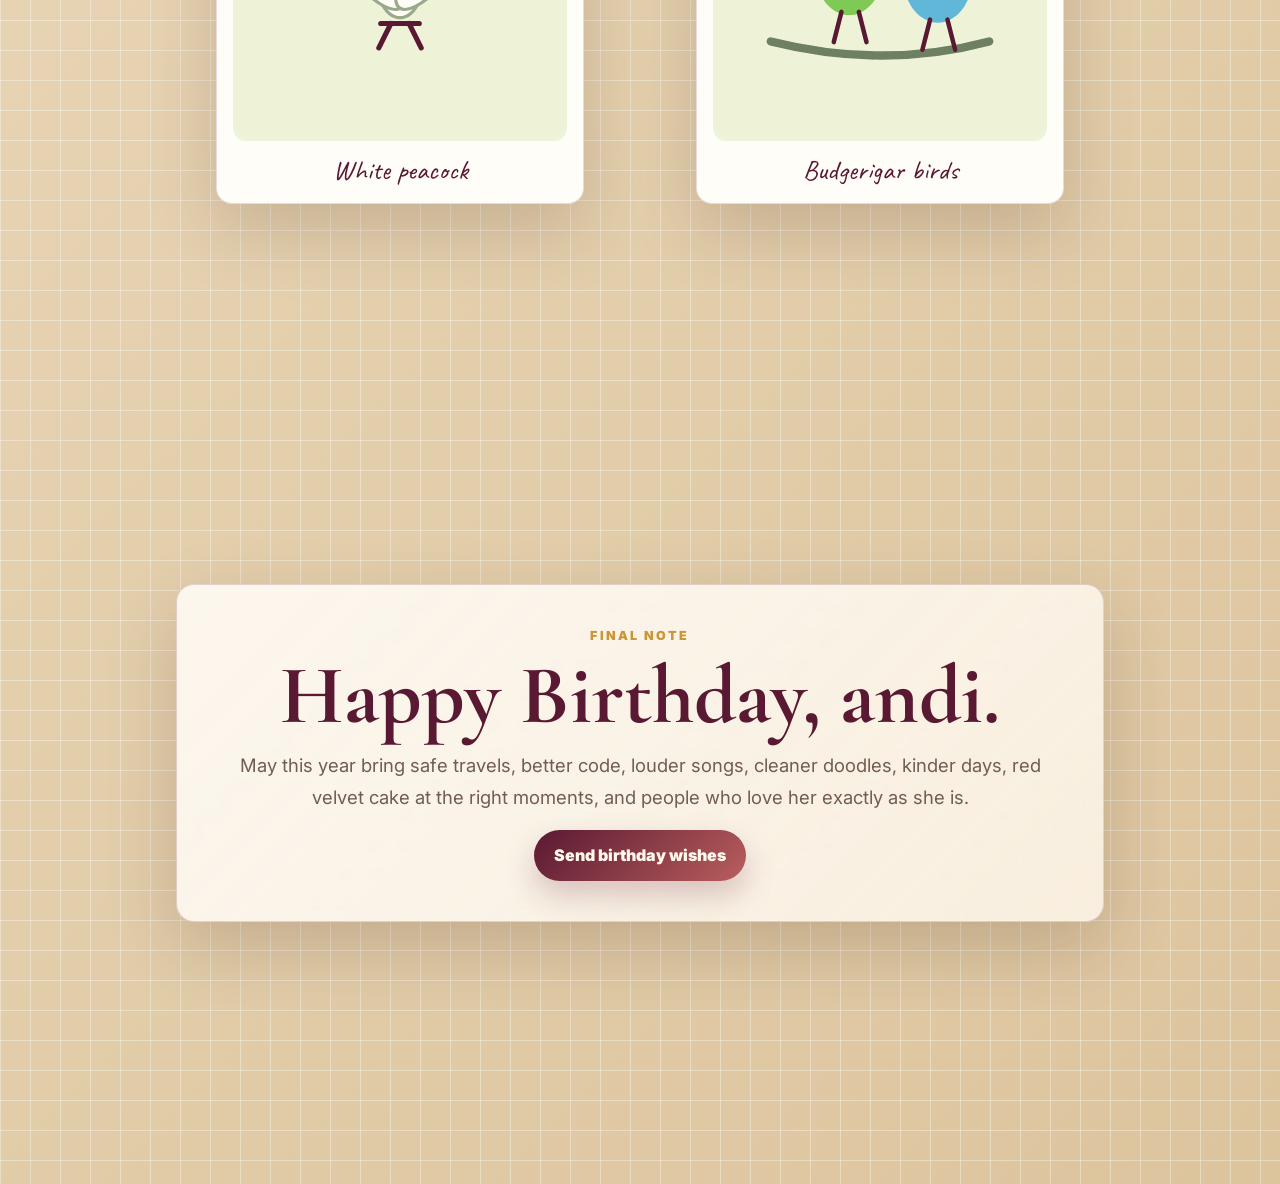
==== commit 415d2cbe: "wishes V2" ====
--- a/birthday-andi/index.html
+++ b/birthday-andi/index.html
@@ -16,7 +16,7 @@
   <a class="skip-link" href="#main">Skip to birthday story</a>
 
   <header class="topbar" aria-label="Birthday controls">
-    <a class="brand-mark" href="#hero" aria-label="Back to top">N</a>
+    <!-- <a class="brand-mark" href="#hero" aria-label="Back to top">N</a> -->
     <nav class="stop-nav" aria-label="Birthday checkpoints">
       <a href="#kindness">Kindness</a>
       <a href="#cake">Cake</a>
@@ -24,15 +24,15 @@
       <a href="#birds">Birds</a>
       <a href="#blessing">Wishes</a>
     </nav>
-    <button id="audio-toggle" class="audio-button" type="button" aria-pressed="false">
+    <!-- <button id="audio-toggle" class="audio-button" type="button" aria-pressed="false">
       <span id="audio-label">Play Music</span>
-    </button>
+    </button> -->
   </header>
 
   <main id="main">
     <section id="hero" class="scrap-stop hero-stop">
       <div class="paper-cloud one" aria-hidden="true"></div>
-      <div class="paper-cloud two" aria-hidden="true"></div>
+      <div class="paper-cloud two" aria-hidden="true" style="display: none;"></div>
       <div class="hero-grid reveal">
         <div class="hero-copy">
           <p class="eyebrow">Birthday story</p>
@@ -166,7 +166,7 @@
     <section id="blessing" class="scrap-stop finale-stop">
       <article class="final-card reveal">
         <p class="eyebrow">Final note</p>
-        <h2>Happy Birthday, Andi.</h2>
+        <h2>Happy Birthday, andi.</h2>
         <p>May this year bring safe travels, better code, louder songs, cleaner doodles, kinder days, red velvet cake at the right moments, and people who love her exactly as she is.</p>
         <button id="celebrate-button" class="primary-action" type="button">Send birthday wishes</button>
       </article>
--- a/birthday-andi/css/styles.css
+++ b/birthday-andi/css/styles.css
@@ -29,6 +29,7 @@
   overflow-x: hidden;
   color: var(--ink);
   font-family: Inter, system-ui, sans-serif;
+  overflow-wrap: break-word;
   background:
     radial-gradient(circle at 14% 16%, rgba(201, 151, 53, 0.23), transparent 18rem),
     radial-gradient(circle at 88% 12%, rgba(185, 94, 93, 0.16), transparent 20rem),
@@ -151,6 +152,7 @@
   color: var(--paper);
   background: linear-gradient(135deg, var(--wine), var(--rose));
   box-shadow: 0 14px 30px rgba(90, 25, 50, 0.22);
+  text-align: center;
 }
 
 .scrap-stop {
@@ -164,6 +166,10 @@
   overflow: visible;
 }
 
+.scrap-stop > * {
+  min-width: 0;
+}
+
 .hero-stop,
 .gallery-stop,
 .birds-stop,
@@ -180,6 +186,14 @@
   gap: clamp(1.5rem, 5vw, 5rem);
   width: min(100%, 74rem);
   margin-inline: auto;
+}
+
+.hero-grid > *,
+.highlight-stop > *,
+.split-stop > *,
+.talent-grid > *,
+.bird-gallery > * {
+  min-width: 0;
 }
 
 .hero-copy,
--- a/birthday-andi/css/responsive.css
+++ b/birthday-andi/css/responsive.css
@@ -19,7 +19,7 @@
   .hero-grid,
   .highlight-stop,
   .split-stop {
-    grid-template-columns: minmax(0, 1fr) minmax(15rem, 0.72fr);
+    grid-template-columns: minmax(0, 1fr) minmax(14rem, 0.74fr);
   }
 
   .talent-grid {
@@ -27,76 +27,112 @@
   }
 }
 
-@media (max-width: 1000px) {
-  .talent-grid {
-    grid-template-columns: repeat(2, minmax(0, 1fr));
-  }
-
+@media (max-width: 960px) {
   .hero-grid,
   .highlight-stop,
   .split-stop {
-    gap: 1.5rem;
+    gap: 1.4rem;
+  }
+
+  .talent-grid {
+    grid-template-columns: repeat(2, minmax(0, 1fr));
+  }
+
+  h1 {
+    font-size: clamp(3.5rem, 11vw, 7rem);
+  }
+
+  h2 {
+    font-size: clamp(2.2rem, 6.8vw, 4.8rem);
   }
 }
 
 @media (max-width: 820px) {
   html {
-    scroll-padding-top: 6rem;
-    scroll-snap-type: y proximity;
+    scroll-padding-top: 0;
+    scroll-padding-bottom: 6.7rem;
+    scroll-snap-type: none;
+  }
+
+  body {
+    background:
+      radial-gradient(circle at 10% 4%, rgba(201, 151, 53, 0.24), transparent 15rem),
+      radial-gradient(circle at 92% 24%, rgba(185, 94, 93, 0.17), transparent 16rem),
+      linear-gradient(rgba(255,255,255,0.42) 1px, transparent 1px),
+      linear-gradient(90deg, rgba(255,255,255,0.42) 1px, transparent 1px),
+      linear-gradient(180deg, #fff8eb 0%, #f4e2c4 100%);
+    background-size: auto, auto, 22px 22px, 22px 22px, auto;
   }
 
   .topbar {
-    grid-template-columns: auto 1fr;
-    row-gap: 0.55rem;
-    padding-inline: 0.8rem;
+    top: auto;
+    bottom: 0.7rem;
+    left: 0.7rem;
+    right: 0.7rem;
+    grid-template-columns: minmax(0, 1fr);
+    gap: 0.45rem;
+    padding: 0.5rem;
+    border: 1px solid rgba(90, 25, 50, 0.14);
+    border-radius: 1.25rem;
+    background: rgba(255, 248, 235, 0.9);
+    box-shadow: 0 16px 48px rgba(63, 34, 24, 0.18);
+  }
+
+  .brand-mark {
+    width: 2.7rem;
+    height: 2.7rem;
+    font-size: 0.88rem;
   }
 
   .stop-nav {
-    grid-column: 1 / -1;
-    order: 3;
     justify-content: flex-start;
-    overflow-x: auto;
-    padding-bottom: 0.1rem;
+    gap: 0.35rem;
+    padding: 0.15rem;
+    border-radius: 999px;
+    background: rgba(90, 25, 50, 0.055);
+  }
+
+  .stop-nav a {
+    padding: 0.55rem 0.68rem;
+    font-size: 0.78rem;
+    line-height: 1;
   }
 
   .audio-button {
-    justify-self: end;
-    min-height: 2.55rem;
-    padding: 0 0.85rem;
+    min-width: 5.75rem;
+    min-height: 2.7rem;
+    padding: 0 0.65rem;
+    font-size: 0.78rem;
   }
 
   .scrap-stop {
     min-height: auto;
-    padding: 7.6rem 1rem 2.4rem;
-    scroll-snap-align: start;
+    display: block;
+    padding: 0.85rem 0.7rem 6.4rem;
+    scroll-snap-align: none;
+  }
+
+  .scrap-stop:first-of-type {
+    padding-top: 1.1rem;
   }
 
   .hero-grid,
   .highlight-stop,
   .split-stop,
   .bird-gallery {
+    display: grid;
     grid-template-columns: 1fr;
-    gap: 1.1rem;
+    gap: 0.75rem;
+    width: 100%;
+  }
+
+  .hero-grid {
+    align-items: start;
   }
 
   .cake-stop .sticker-art,
   .split-stop.reverse .sticker-art {
     order: 0;
-  }
-
-  h1 {
-    font-size: clamp(3.25rem, 17vw, 5.8rem);
-    line-height: 0.9;
-  }
-
-  h2 {
-    font-size: clamp(2.1rem, 10.5vw, 3.8rem);
-    line-height: 0.98;
-  }
-
-  p {
-    font-size: 1rem;
-    line-height: 1.6;
   }
 
   .hero-copy,
@@ -104,134 +140,310 @@
   .big-card,
   .final-card,
   .section-intro {
-    padding: clamp(1rem, 4vw, 1.35rem);
-    border-radius: 0.95rem;
+    padding: clamp(1rem, 4.5vw, 1.35rem);
+    border-radius: 1rem;
+    box-shadow: 0 14px 36px rgba(63, 34, 24, 0.14);
+    background:
+      linear-gradient(135deg, rgba(255,255,255,0.62), rgba(255,255,255,0.18)),
+      rgba(255, 248, 235, 0.88);
+  }
+
+  .hero-copy {
+    margin-top: 0.2rem;
   }
 
   .polaroid,
+  .sticker-art,
+  .bird-card,
+  .talent-card {
+    border-radius: 0.85rem;
+    box-shadow: 0 14px 36px rgba(63, 34, 24, 0.14);
+  }
+
+  .polaroid {
+    width: min(100%, 21.5rem);
+    justify-self: center;
+    margin-inline: auto;
+    padding: 0.28rem 0.28rem 0.55rem;
+    transform: rotate(0.6deg);
+  }
+
+  .polaroid img {
+    border-radius: 0.62rem;
+  }
+
+  .polaroid figcaption {
+    margin-top: 0.5rem;
+    font-size: 1.32rem;
+    line-height: 1.05;
+  }
+
+  .sticker-art {
+    width: min(100%, 19.5rem);
+    justify-self: center;
+    margin: 0 auto;
+    padding: 0.28rem;
+    transform: rotate(-0.6deg);
+  }
+
+  .sticker-art img {
+    border-radius: 0.62rem;
+  }
+
+  .section-intro {
+    width: 100%;
+    margin-bottom: 0.85rem;
+    text-align: left;
+  }
+
+  h1 {
+    font-size: clamp(3rem, 15.5vw, 5.2rem);
+    line-height: 0.92;
+  }
+
+  h2 {
+    font-size: clamp(2rem, 9.8vw, 3.55rem);
+    line-height: 1;
+  }
+
+  h3 {
+    font-size: 1rem;
+  }
+
+  p {
+    font-size: 0.98rem;
+    line-height: 1.58;
+  }
+
+  .eyebrow {
+    font-size: 0.72rem;
+    letter-spacing: 0.14em;
+  }
+
+  .stamp {
+    max-width: 100%;
+    min-height: 2.3rem;
+    padding: 0.25rem 0.85rem;
+    font-size: 1.23rem;
+    line-height: 1;
+    white-space: normal;
+  }
+
+  .tag-row {
+    gap: 0.45rem;
+  }
+
+  .tag-row span {
+    padding: 0.5rem 0.65rem;
+    font-size: 0.86rem;
+  }
+
+  .paper-cloud {
+    width: 11rem;
+    height: 7rem;
+    opacity: 0.72;
+  }
+
+  .paper-cloud.one {
+    top: 4rem;
+    left: -5rem;
+  }
+
+  .paper-cloud.two {
+    right: -5rem;
+    bottom: 10rem;
+  }
+
+  .toast {
+    bottom: 6.2rem;
+    border-radius: 1rem;
+  }
+}
+
+@media (max-width: 640px) {
+  .talent-grid {
+    display: flex;
+    width: calc(100vw - 1.8rem);
+    margin-inline: -0.02rem;
+    gap: 0.8rem;
+    overflow-x: auto;
+    overscroll-behavior-inline: contain;
+    scroll-snap-type: x mandatory;
+    scrollbar-width: none;
+    padding: 0.15rem 0.15rem 0.85rem;
+  }
+
+  .talent-grid::-webkit-scrollbar {
+    display: none;
+  }
+
+  .talent-card {
+    flex: 0 0 min(82vw, 21rem);
+    display: grid;
+    grid-template-columns: 6.9rem minmax(0, 1fr);
+    gap: 0.72rem;
+    align-items: center;
+    min-height: 8.4rem;
+    padding: 0.48rem;
+    scroll-snap-align: center;
+  }
+
+  .talent-card img {
+    aspect-ratio: 1;
+    border-radius: 0.62rem;
+  }
+
+  .talent-card h3 {
+    margin-bottom: 0.24rem;
+  }
+
+  .talent-card p {
+    font-size: 0.86rem;
+    line-height: 1.45;
+  }
+
+  .bird-gallery {
+    width: min(100%, 25rem);
+    margin-inline: auto;
+    gap: 0.85rem;
+  }
+
+  .bird-card {
+    padding: 0.28rem 0.28rem 0.55rem;
+  }
+
+  .bird-card img {
+    border-radius: 0.62rem;
+  }
+
+  .bird-card figcaption {
+    margin-top: 0.5rem;
+    font-size: 1.42rem;
+  }
+}
+
+@media (max-width: 430px) {
+  .topbar {
+    left: 0.5rem;
+    right: 0.5rem;
+    bottom: 0.5rem;
+    grid-template-columns: auto minmax(0, 1fr) auto;
+  }
+
+  .brand-mark {
+    width: 2.45rem;
+    height: 2.45rem;
+  }
+
+  .stop-nav a {
+    padding: 0.5rem 0.58rem;
+    font-size: 0.75rem;
+  }
+
+  .audio-button {
+    min-width: 5.4rem;
+    min-height: 2.45rem;
+    font-size: 0.74rem;
+  }
+
+  .scrap-stop {
+    padding-inline: 0.55rem;
+    padding-bottom: 6.2rem;
+  }
+
+  h1 {
+    font-size: clamp(2.82rem, 15vw, 4.25rem);
+  }
+
+  h2 {
+    font-size: clamp(1.88rem, 9vw, 3rem);
+  }
+
+  p {
+    font-size: 0.94rem;
+  }
+
+  .primary-action {
+    width: 100%;
+    min-height: 3rem;
+  }
+
+  .polaroid {
+    width: min(100%, 19.25rem);
+  }
+
   .sticker-art {
     width: min(100%, 18rem);
-    justify-self: center;
-  }
-
-  .polaroid {
-    padding: 0.65rem 0.65rem 0.9rem;
-    transform: rotate(0.6deg);
-  }
-
-  .stamp {
-    max-width: 100%;
-    min-height: 2.35rem;
-    font-size: 1.28rem;
-    white-space: normal;
-  }
-
-  .bird-gallery {
-    width: min(100%, 25rem);
-  }
-
-  .paper-cloud {
-    width: 12rem;
-    height: 8rem;
-  }
-}
-
-@media (max-width: 520px) {
-  html {
-    scroll-padding-top: 6.3rem;
-  }
-
-  .talent-grid {
-    grid-template-columns: 1fr;
-    gap: 0.75rem;
+  }
+
+  .talent-grid {
+    width: calc(100vw - 1.1rem);
   }
 
   .talent-card {
-    display: grid;
-    grid-template-columns: minmax(5.4rem, 6.4rem) minmax(0, 1fr);
-    gap: 0.8rem;
-    align-items: center;
-    padding: 0.7rem;
-  }
-
-  .talent-card img {
-    aspect-ratio: 1;
-  }
-
-  .talent-card h3 {
-    margin-bottom: 0.25rem;
-  }
-
-  .talent-card p {
-    font-size: 0.86rem;
-  }
-}
-
-@media (max-width: 430px) {
-  .scrap-stop {
-    padding-inline: 0.75rem;
-  }
-
-  .brand-mark {
-    width: 2.65rem;
-    height: 2.65rem;
-  }
-
-  .stop-nav a {
-    padding: 0.5rem 0.65rem;
-    font-size: 0.8rem;
-  }
-
-  .audio-button {
-    font-size: 0.82rem;
-    min-width: 6.1rem;
-  }
-
-  .hero-copy,
-  .checkpoint-card,
-  .big-card,
-  .final-card,
-  .section-intro,
-  .talent-card,
-  .bird-card,
-  .polaroid,
-  .sticker-art {
-    box-shadow: 0 16px 42px rgba(63, 34, 24, 0.15);
-  }
-
-  .polaroid,
-  .sticker-art {
-    width: min(100%, 16.5rem);
-  }
-
-  .bird-card {
-    padding: 0.72rem;
-  }
-
-  .bird-card figcaption {
-    font-size: 1.45rem;
+    flex-basis: min(86vw, 19.5rem);
+    grid-template-columns: 6rem minmax(0, 1fr);
+    min-height: 7.7rem;
   }
 }
 
 @media (max-width: 360px) {
   .topbar {
-    gap: 0.45rem;
+    gap: 0.35rem;
+    padding: 0.42rem;
+  }
+
+  .brand-mark {
+    width: 2.25rem;
+    height: 2.25rem;
+    font-size: 0.78rem;
   }
 
   .stop-nav a {
-    padding-inline: 0.55rem;
+    padding: 0.48rem 0.52rem;
+    font-size: 0.72rem;
+  }
+
+  .audio-button {
+    min-width: 4.95rem;
+    padding-inline: 0.48rem;
   }
 
   h1 {
-    font-size: 3rem;
+    font-size: 2.55rem;
   }
 
   h2 {
-    font-size: 2rem;
+    font-size: 1.75rem;
   }
 
   .talent-card {
-    grid-template-columns: 5rem 1fr;
+    grid-template-columns: 5.4rem minmax(0, 1fr);
+    gap: 0.55rem;
+  }
+}
+
+@media (min-width: 641px) and (max-width: 820px) {
+  .talent-grid {
+    grid-template-columns: repeat(2, minmax(0, 1fr));
+    width: 100%;
+  }
+
+  .talent-card {
+    padding: 0.48rem;
+  }
+
+  .talent-card img {
+    aspect-ratio: 1.08;
+  }
+
+  .bird-gallery {
+    grid-template-columns: repeat(2, minmax(0, 1fr));
+    width: 100%;
+  }
+
+  .bird-card {
+    padding: 0.38rem 0.38rem 0.65rem;
   }
 }
 
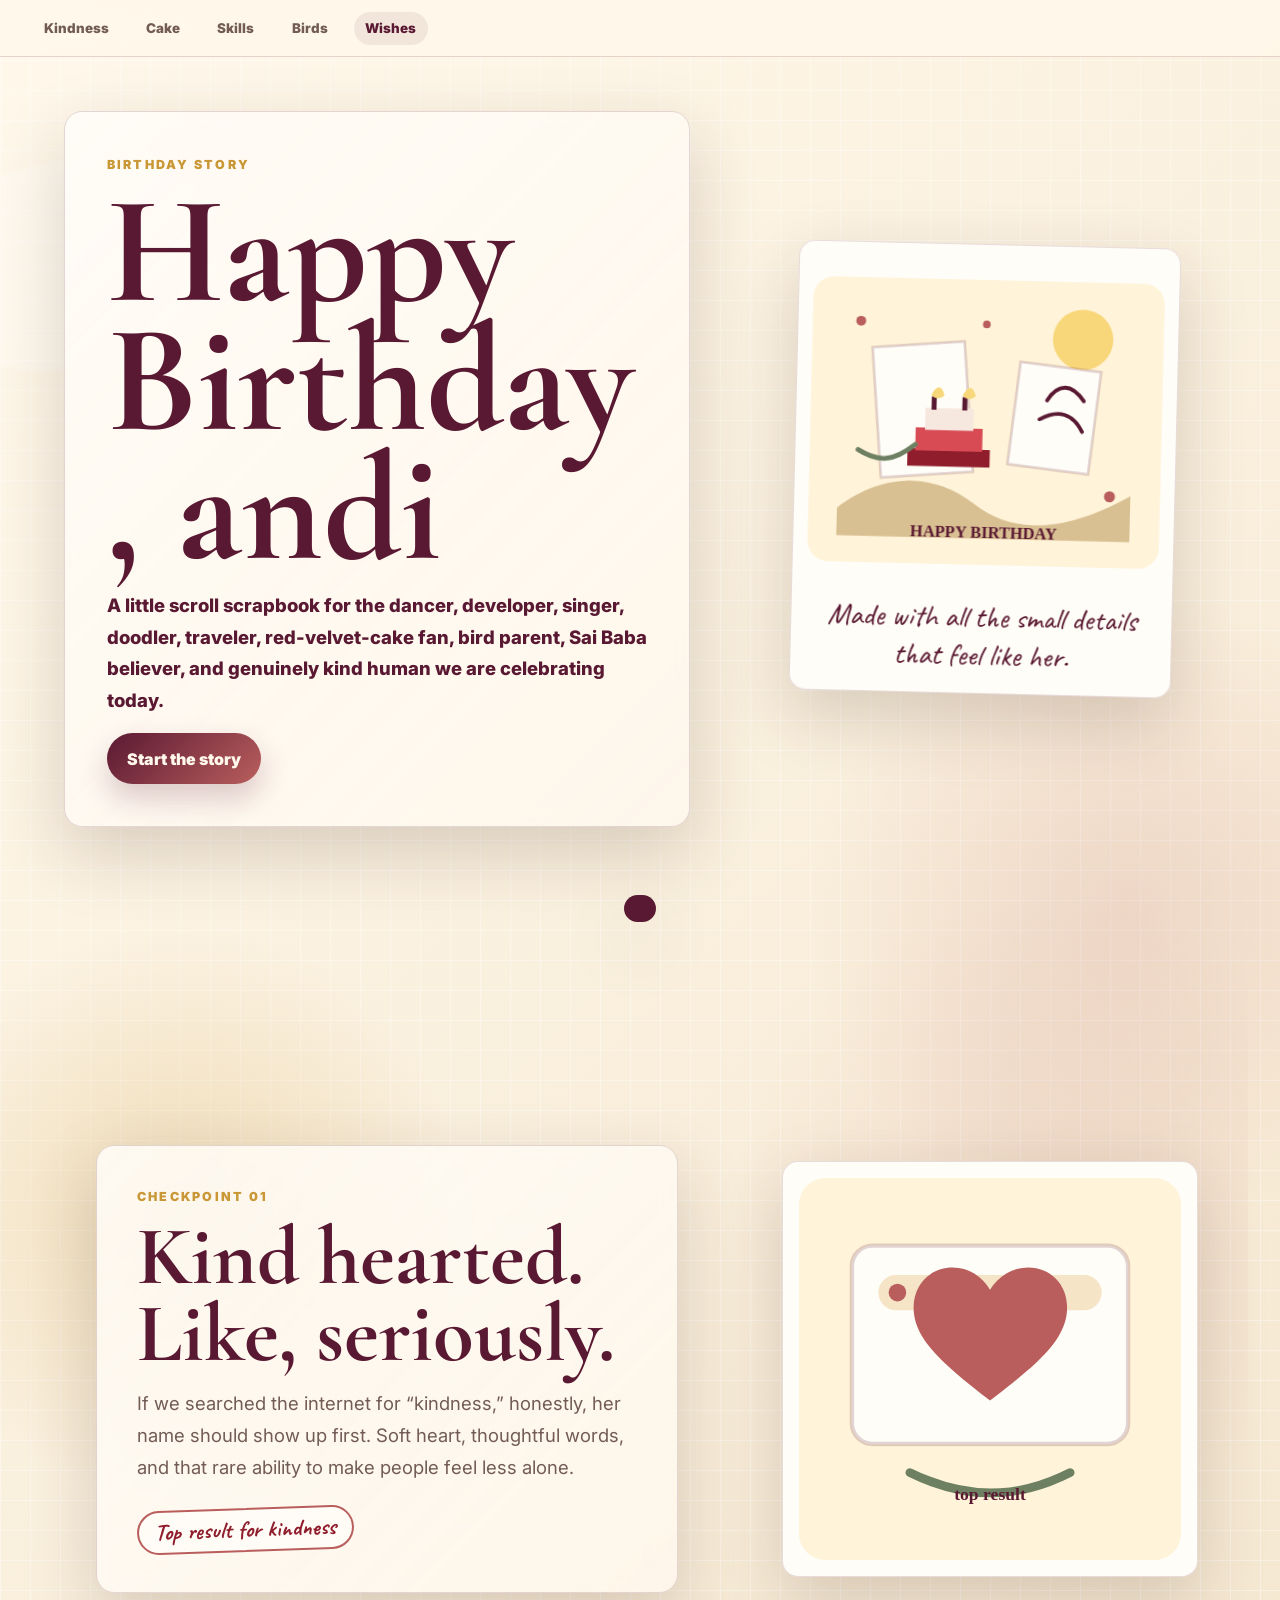
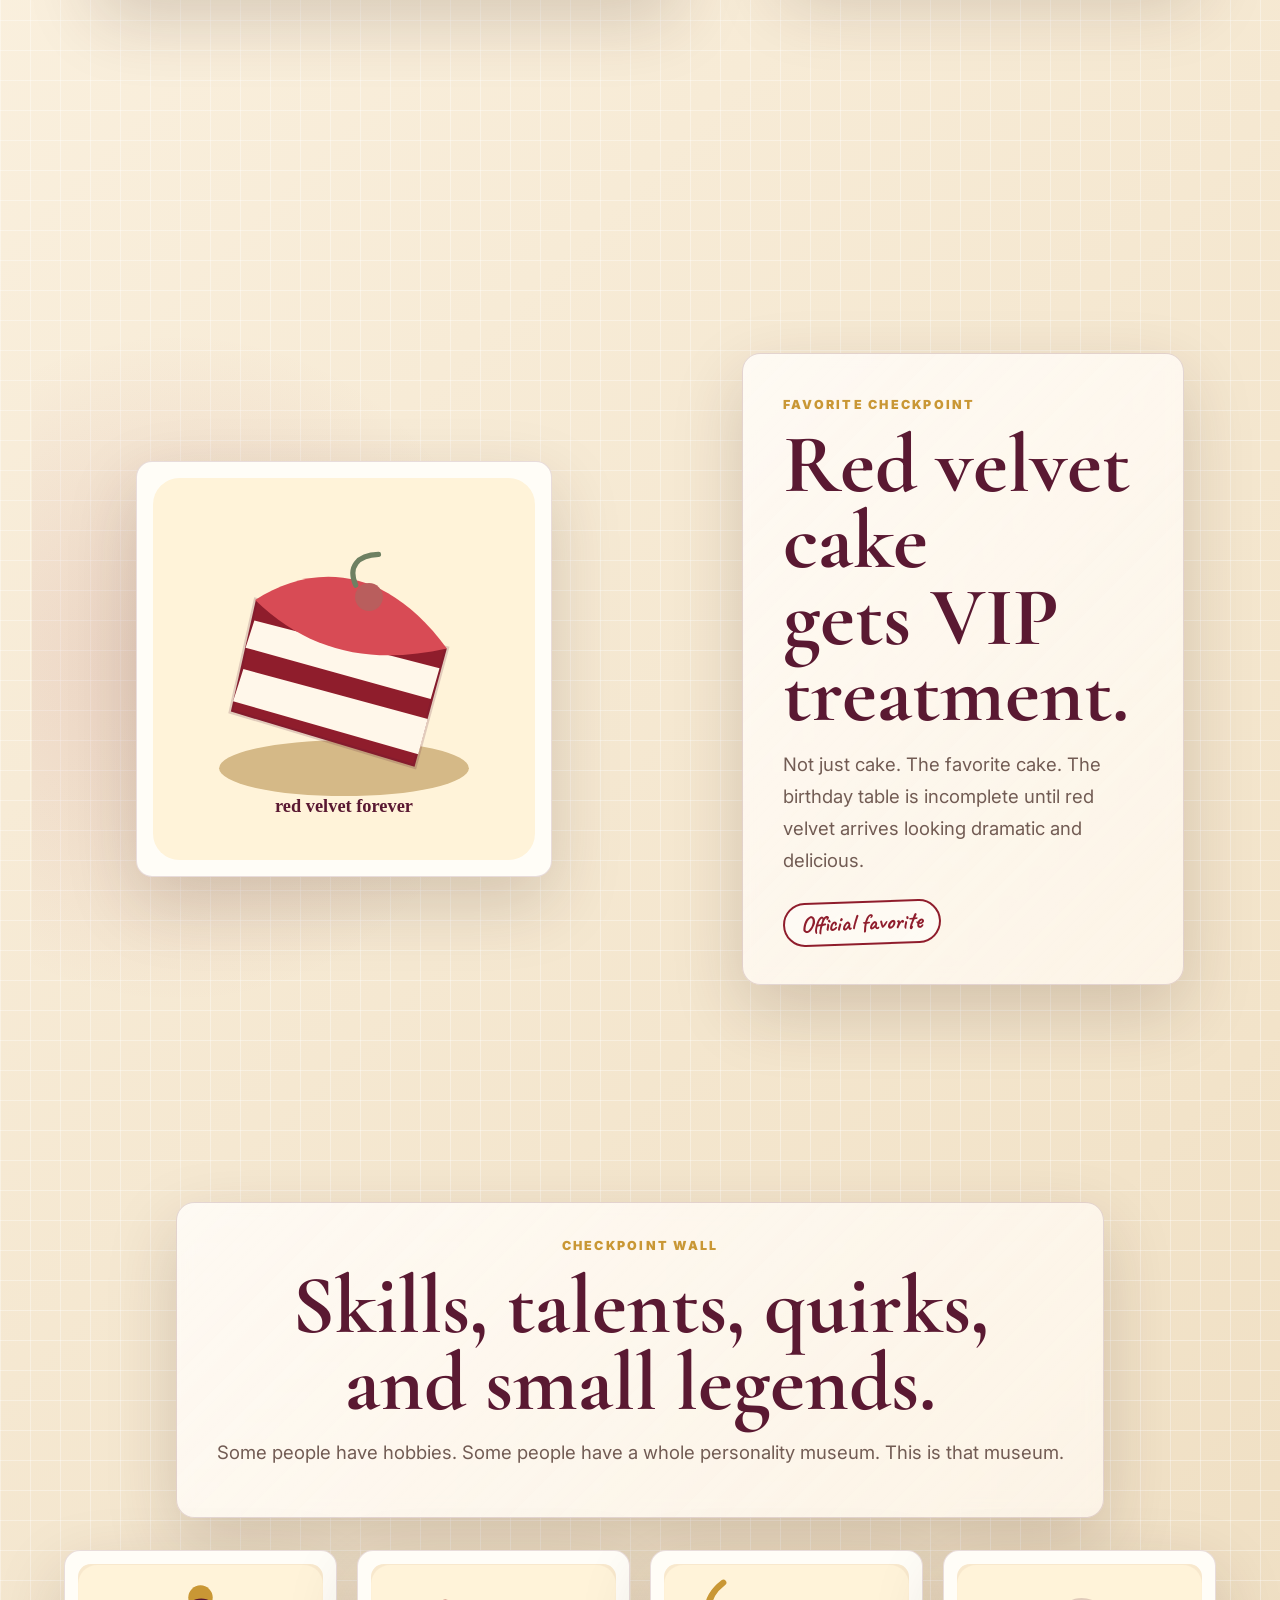
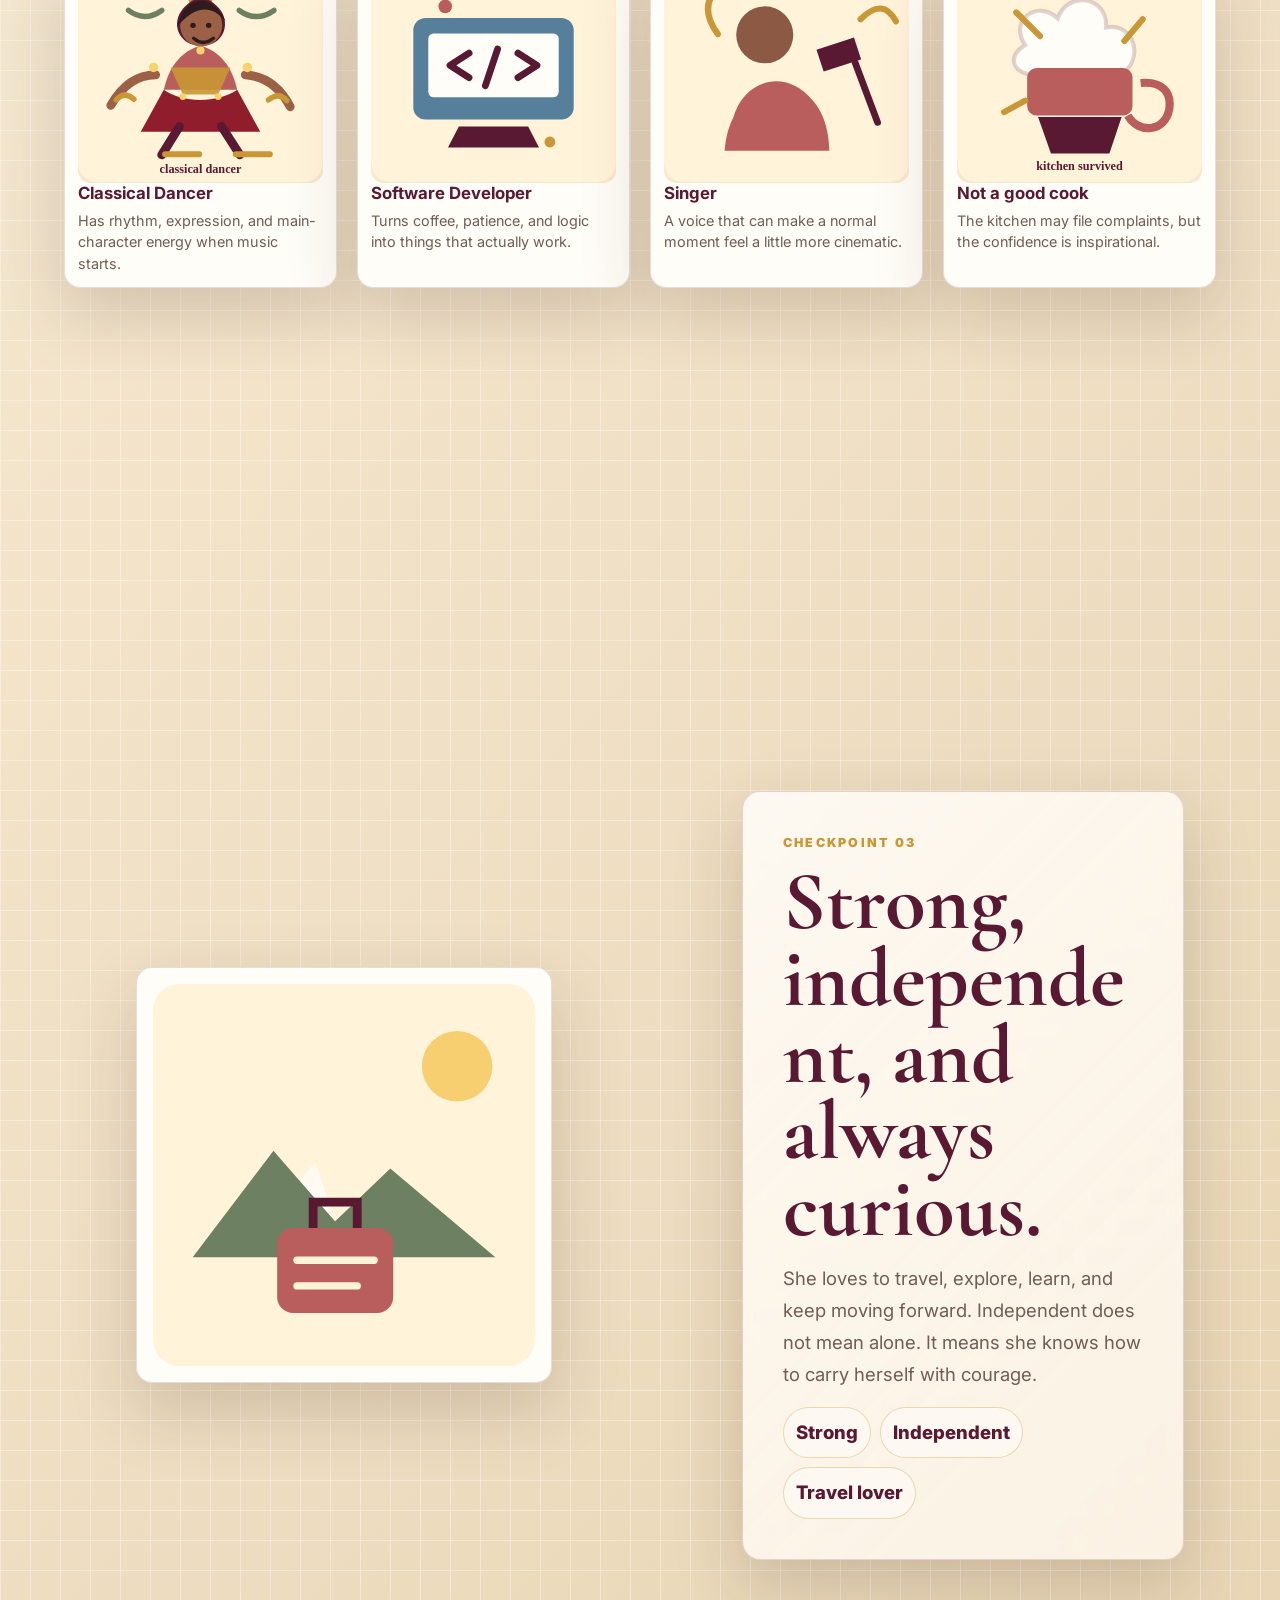
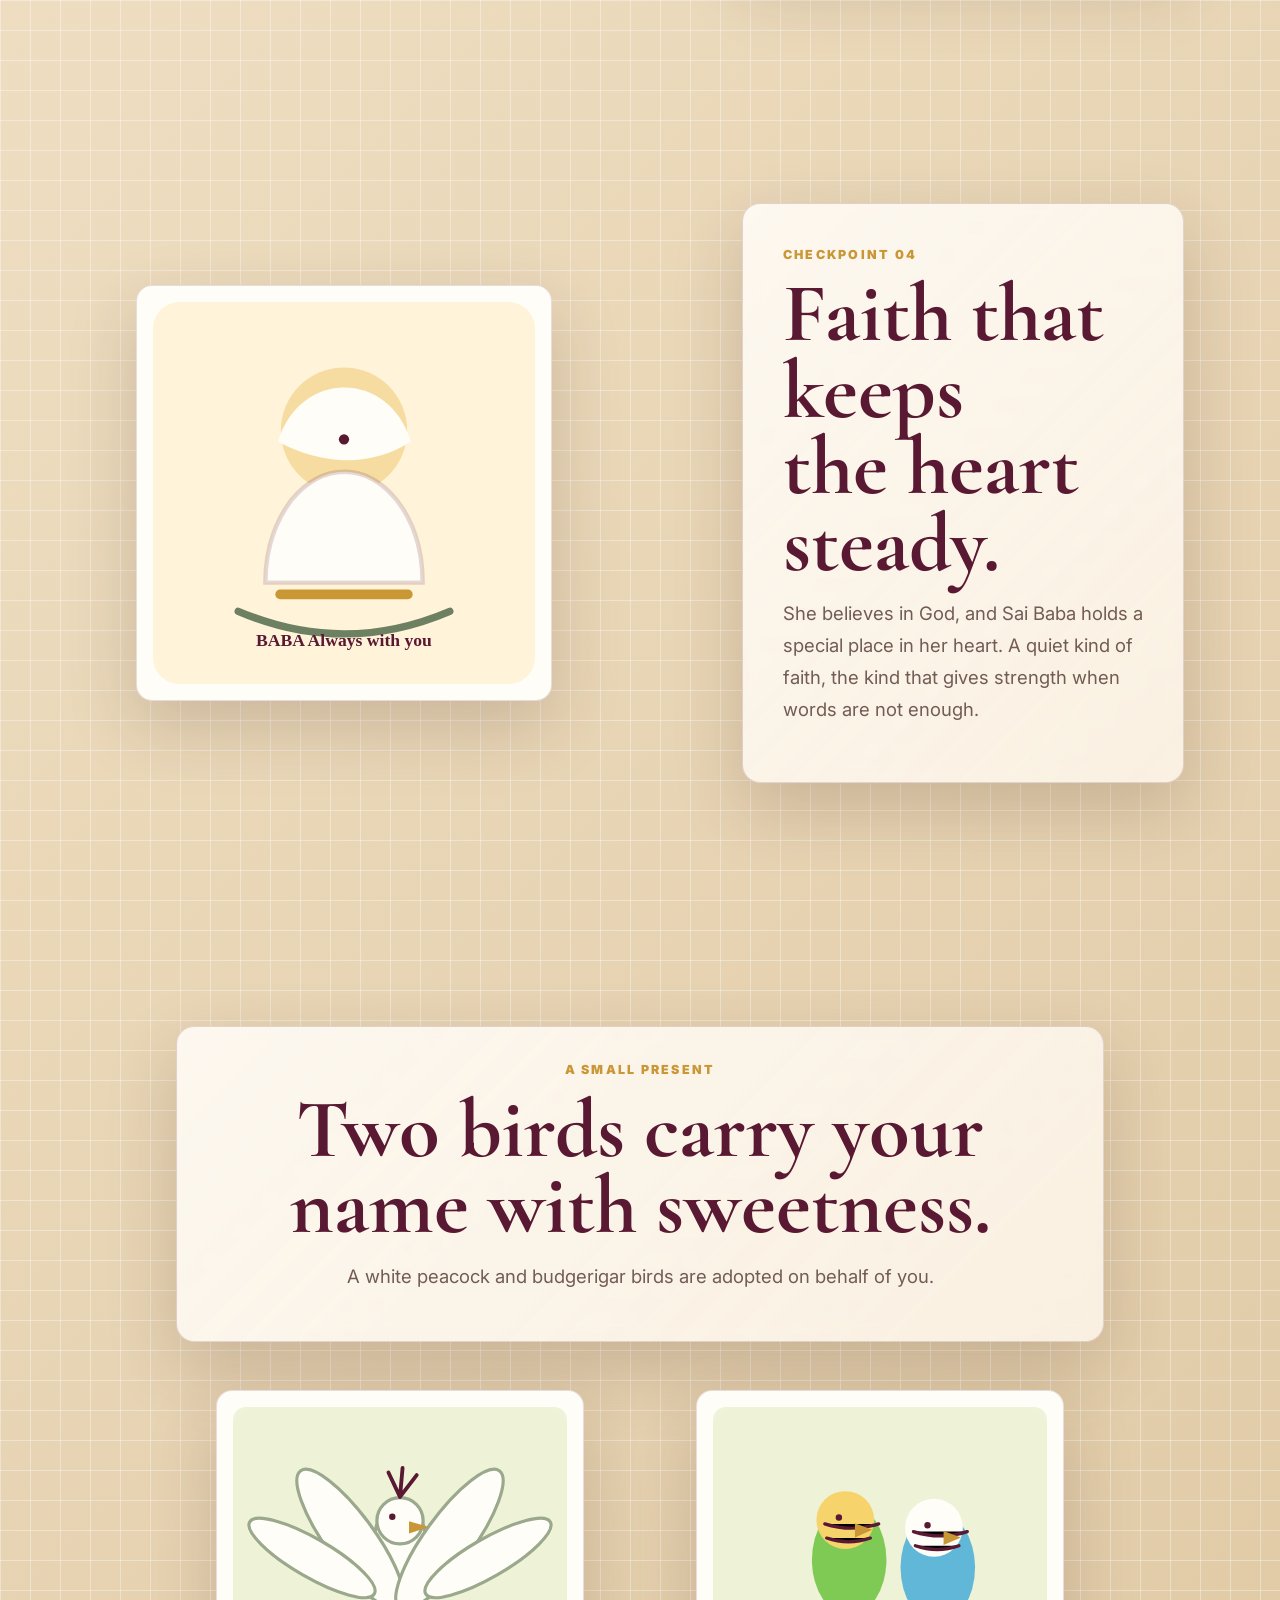
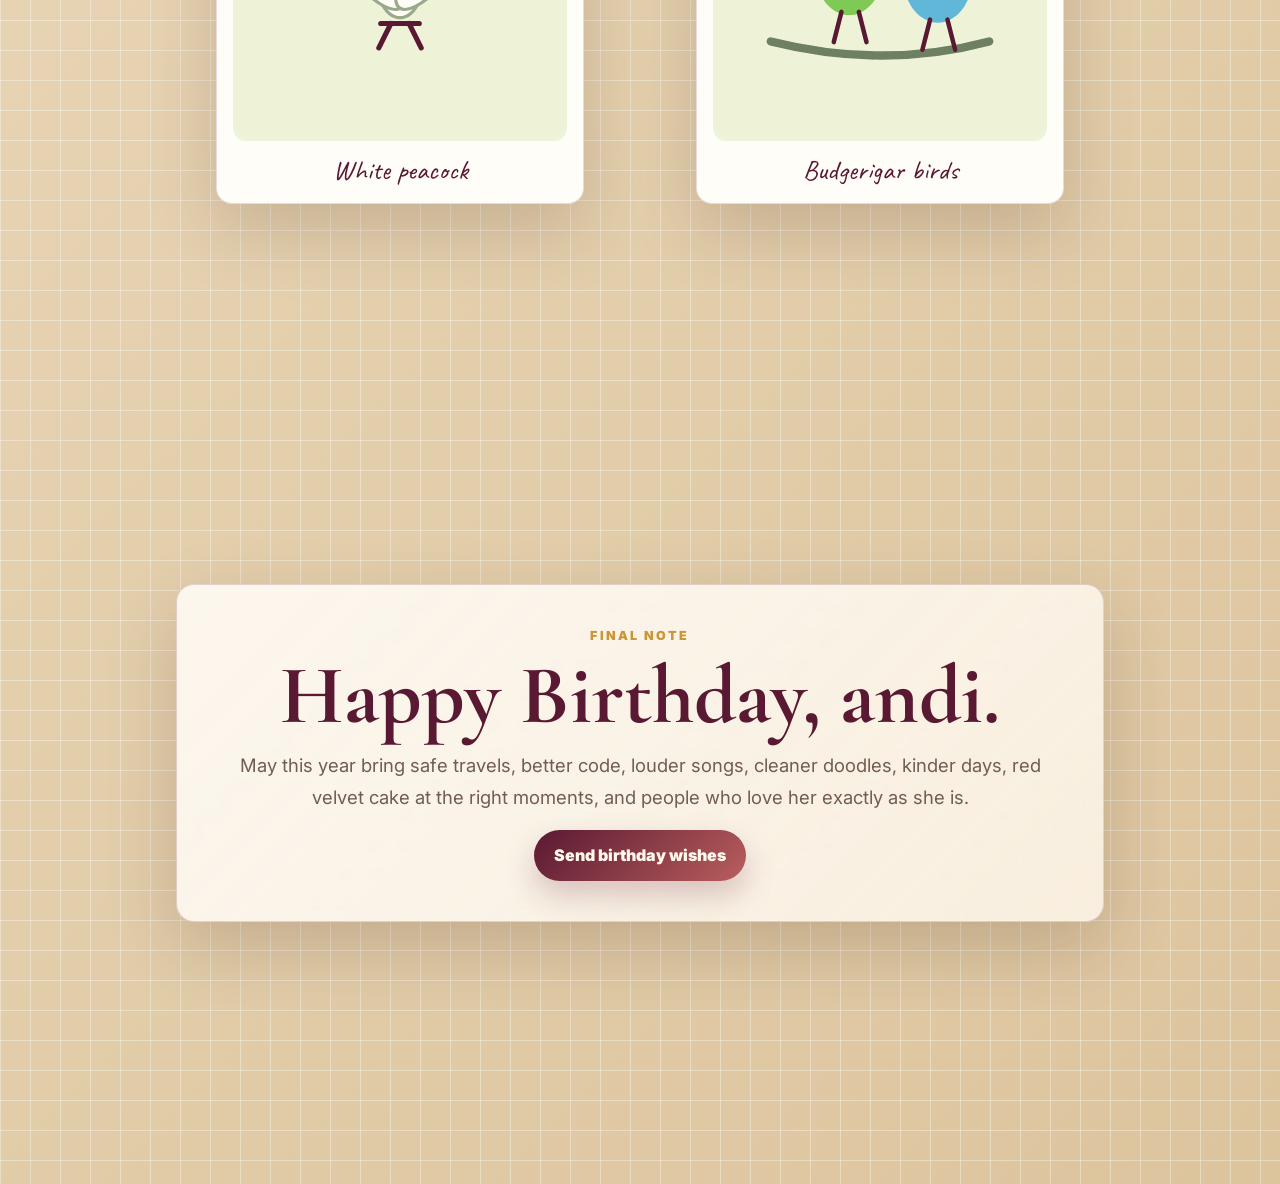
==== commit 10aef6fd: "wishes V3" ====
--- a/birthday-andi/index.html
+++ b/birthday-andi/index.html
@@ -80,8 +80,8 @@
       </div>
       <div class="talent-grid">
         <article class="talent-card reveal">
-          <img src="assets/images/cartoon-dancer.svg" alt="Cartoon dancer">
-          <h3>Dancer</h3>
+          <img src="assets/images/cartoon-dancer.svg" alt="Cartoon classical dancer">
+          <h3>Classical Dancer</h3>
           <p>Has rhythm, expression, and main-character energy when music starts.</p>
         </article>
         <article class="talent-card reveal">
--- a/birthday-andi/css/responsive.css
+++ b/birthday-andi/css/responsive.css
@@ -281,6 +281,7 @@
     flex: 0 0 min(82vw, 21rem);
     display: grid;
     grid-template-columns: 6.9rem minmax(0, 1fr);
+    grid-template-rows: auto 1fr;
     gap: 0.72rem;
     align-items: center;
     min-height: 8.4rem;
@@ -289,15 +290,18 @@
   }
 
   .talent-card img {
+    grid-row: 1 / span 2;
     aspect-ratio: 1;
     border-radius: 0.62rem;
   }
 
   .talent-card h3 {
+    align-self: end;
     margin-bottom: 0.24rem;
   }
 
   .talent-card p {
+    align-self: start;
     font-size: 0.86rem;
     line-height: 1.45;
   }
@@ -383,6 +387,7 @@
   .talent-card {
     flex-basis: min(86vw, 19.5rem);
     grid-template-columns: 6rem minmax(0, 1fr);
+    grid-template-rows: auto 1fr;
     min-height: 7.7rem;
   }
 }
@@ -419,6 +424,7 @@
 
   .talent-card {
     grid-template-columns: 5.4rem minmax(0, 1fr);
+    grid-template-rows: auto 1fr;
     gap: 0.55rem;
   }
 }
